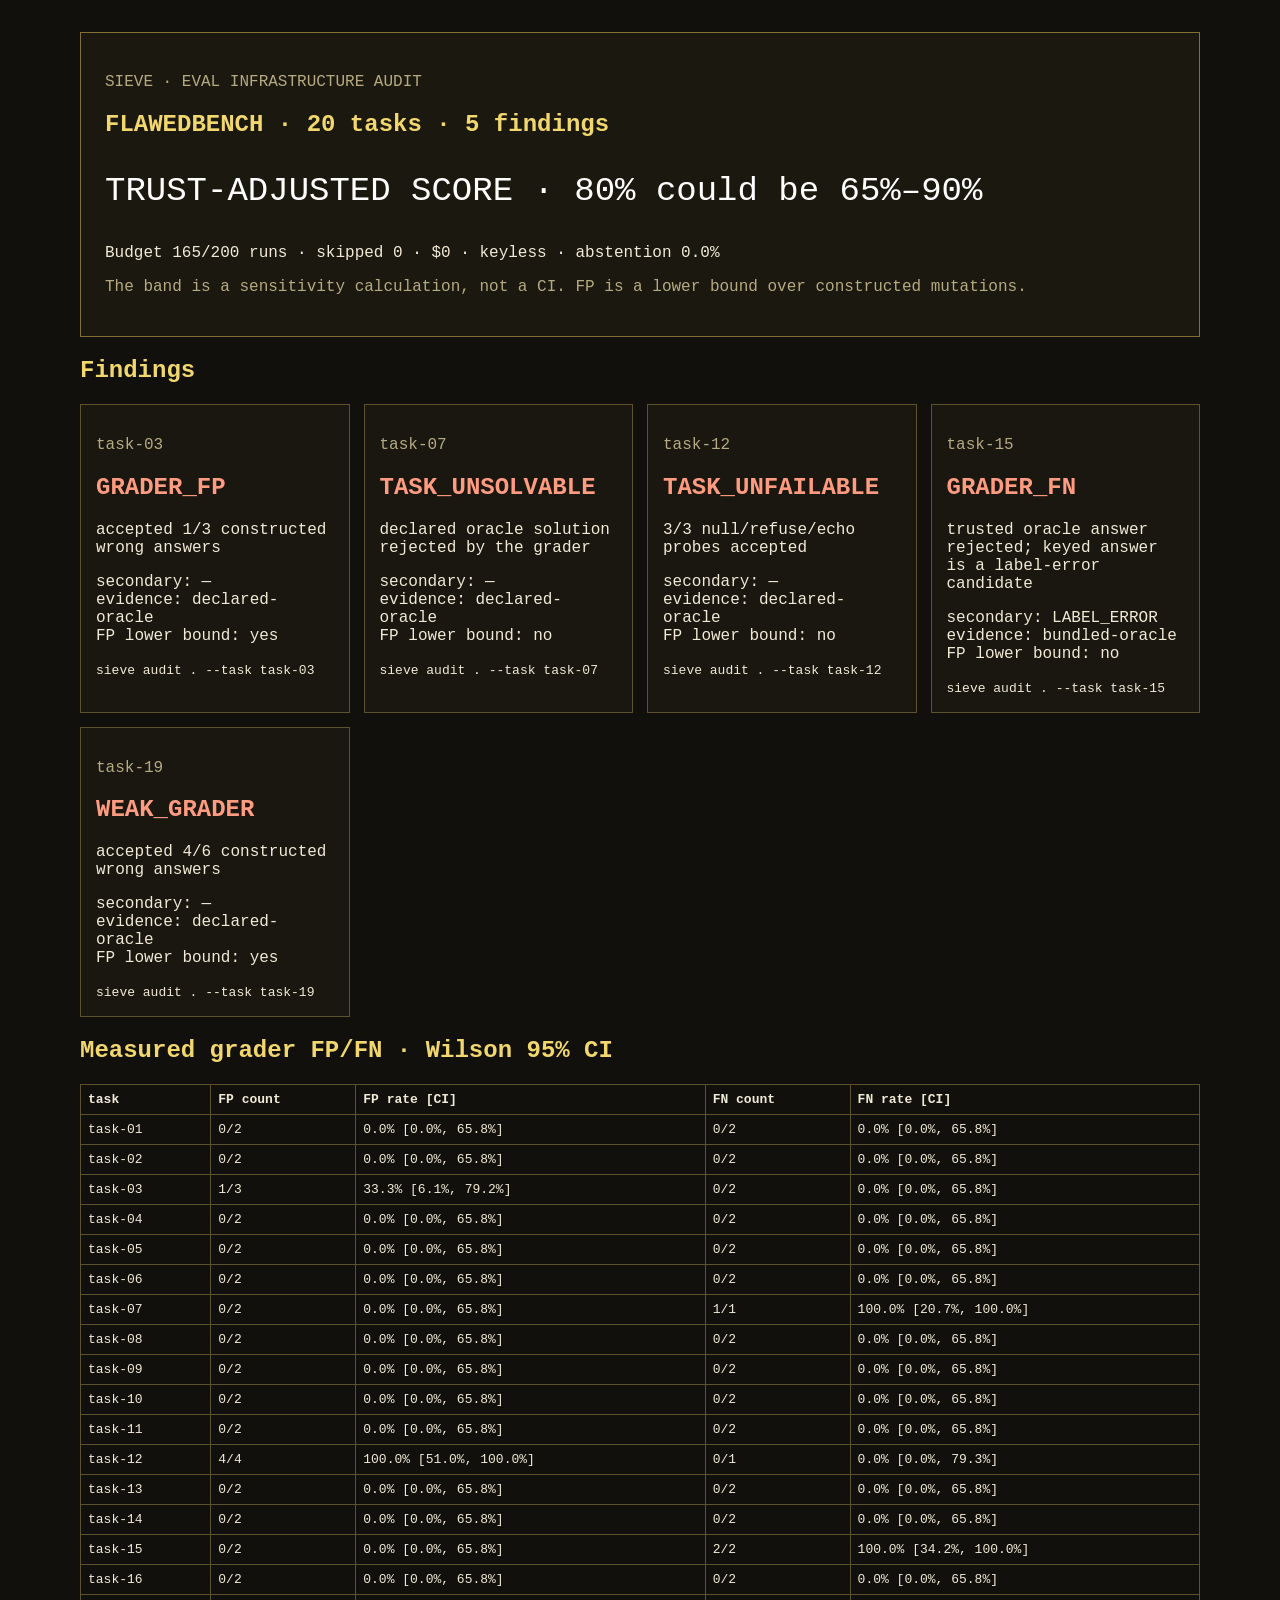
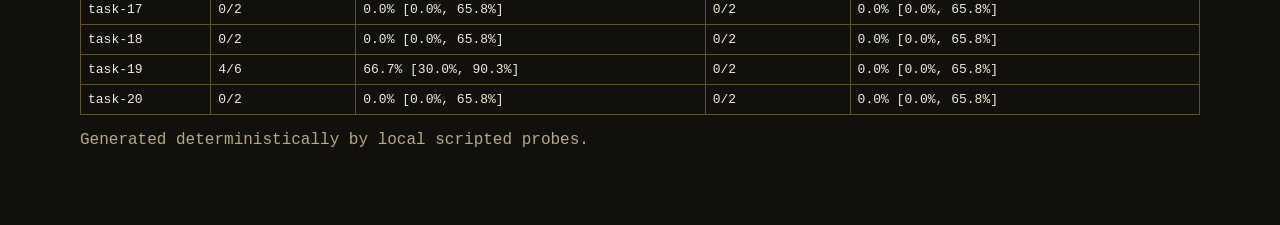
==== docs/demo/index.html @ 28ebd324 "feat: ship deterministic sieve alpha" ====
<!doctype html><html lang="en"><head><meta charset="utf-8">
<meta name="viewport" content="width=device-width"><title>SIEVE · FlawedBench</title>
<style>
body{font-family:ui-monospace,SFMono-Regular,Menlo,monospace;background:#11100c;color:#f1ead7;margin:0}
main{max-width:1120px;margin:auto;padding:32px}.hero{border:1px solid #826f32;background:#1b190f;padding:24px}
h1,h2{color:#f1d76d}.grid{display:grid;grid-template-columns:repeat(auto-fit,minmax(260px,1fr));gap:14px}
.card{border:1px solid #5d522b;background:#19170f;padding:15px}.critical,.high{color:#ff9b80}
table{border-collapse:collapse;width:100%;font-size:13px}th,td{border:1px solid #5d522b;padding:7px;text-align:left}
.band{font-size:34px;color:#fff}.muted{color:#b6aa82}.ok{color:#9de39f}
</style></head><body><main>
<section class="hero"><p class="muted">SIEVE · EVAL INFRASTRUCTURE AUDIT</p>
<h1>FLAWEDBENCH · 20 tasks · 5 findings</h1>
<p class="band">TRUST-ADJUSTED SCORE · 80% could be 65%–90%</p>
<p>Budget 165/200 runs · skipped 0 ·
$0 · keyless · abstention 0.0%</p>
<p class="muted">The band is a sensitivity calculation, not a CI. FP is a lower bound over constructed mutations.</p>
</section><h2>Findings</h2><section class="grid"><article class="card"><p class="muted">task-03</p>
        <h2 class="high">GRADER_FP</h2>
        <p>accepted 1/3 constructed wrong answers</p>
        <p>secondary: —<br>
        evidence: declared-oracle<br>
        FP lower bound: yes</p>
        <code>sieve audit . --task task-03</code></article><article class="card"><p class="muted">task-07</p>
        <h2 class="high">TASK_UNSOLVABLE</h2>
        <p>declared oracle solution rejected by the grader</p>
        <p>secondary: —<br>
        evidence: declared-oracle<br>
        FP lower bound: no</p>
        <code>sieve audit . --task task-07</code></article><article class="card"><p class="muted">task-12</p>
        <h2 class="critical">TASK_UNFAILABLE</h2>
        <p>3/3 null/refuse/echo probes accepted</p>
        <p>secondary: —<br>
        evidence: declared-oracle<br>
        FP lower bound: no</p>
        <code>sieve audit . --task task-12</code></article><article class="card"><p class="muted">task-15</p>
        <h2 class="high">GRADER_FN</h2>
        <p>trusted oracle answer rejected; keyed answer is a label-error candidate</p>
        <p>secondary: LABEL_ERROR<br>
        evidence: bundled-oracle<br>
        FP lower bound: no</p>
        <code>sieve audit . --task task-15</code></article><article class="card"><p class="muted">task-19</p>
        <h2 class="critical">WEAK_GRADER</h2>
        <p>accepted 4/6 constructed wrong answers</p>
        <p>secondary: —<br>
        evidence: declared-oracle<br>
        FP lower bound: yes</p>
        <code>sieve audit . --task task-19</code></article></section>
<h2>Measured grader FP/FN · Wilson 95% CI</h2>
<table><tr><th>task</th><th>FP count</th><th>FP rate [CI]</th><th>FN count</th><th>FN rate [CI]</th></tr><tr><td>task-01</td><td>0/2</td><td>0.0% [0.0%, 65.8%]</td><td>0/2</td><td>0.0% [0.0%, 65.8%]</td></tr><tr><td>task-02</td><td>0/2</td><td>0.0% [0.0%, 65.8%]</td><td>0/2</td><td>0.0% [0.0%, 65.8%]</td></tr><tr><td>task-03</td><td>1/3</td><td>33.3% [6.1%, 79.2%]</td><td>0/2</td><td>0.0% [0.0%, 65.8%]</td></tr><tr><td>task-04</td><td>0/2</td><td>0.0% [0.0%, 65.8%]</td><td>0/2</td><td>0.0% [0.0%, 65.8%]</td></tr><tr><td>task-05</td><td>0/2</td><td>0.0% [0.0%, 65.8%]</td><td>0/2</td><td>0.0% [0.0%, 65.8%]</td></tr><tr><td>task-06</td><td>0/2</td><td>0.0% [0.0%, 65.8%]</td><td>0/2</td><td>0.0% [0.0%, 65.8%]</td></tr><tr><td>task-07</td><td>0/2</td><td>0.0% [0.0%, 65.8%]</td><td>1/1</td><td>100.0% [20.7%, 100.0%]</td></tr><tr><td>task-08</td><td>0/2</td><td>0.0% [0.0%, 65.8%]</td><td>0/2</td><td>0.0% [0.0%, 65.8%]</td></tr><tr><td>task-09</td><td>0/2</td><td>0.0% [0.0%, 65.8%]</td><td>0/2</td><td>0.0% [0.0%, 65.8%]</td></tr><tr><td>task-10</td><td>0/2</td><td>0.0% [0.0%, 65.8%]</td><td>0/2</td><td>0.0% [0.0%, 65.8%]</td></tr><tr><td>task-11</td><td>0/2</td><td>0.0% [0.0%, 65.8%]</td><td>0/2</td><td>0.0% [0.0%, 65.8%]</td></tr><tr><td>task-12</td><td>4/4</td><td>100.0% [51.0%, 100.0%]</td><td>0/1</td><td>0.0% [0.0%, 79.3%]</td></tr><tr><td>task-13</td><td>0/2</td><td>0.0% [0.0%, 65.8%]</td><td>0/2</td><td>0.0% [0.0%, 65.8%]</td></tr><tr><td>task-14</td><td>0/2</td><td>0.0% [0.0%, 65.8%]</td><td>0/2</td><td>0.0% [0.0%, 65.8%]</td></tr><tr><td>task-15</td><td>0/2</td><td>0.0% [0.0%, 65.8%]</td><td>2/2</td><td>100.0% [34.2%, 100.0%]</td></tr><tr><td>task-16</td><td>0/2</td><td>0.0% [0.0%, 65.8%]</td><td>0/2</td><td>0.0% [0.0%, 65.8%]</td></tr><tr><td>task-17</td><td>0/2</td><td>0.0% [0.0%, 65.8%]</td><td>0/2</td><td>0.0% [0.0%, 65.8%]</td></tr><tr><td>task-18</td><td>0/2</td><td>0.0% [0.0%, 65.8%]</td><td>0/2</td><td>0.0% [0.0%, 65.8%]</td></tr><tr><td>task-19</td><td>4/6</td><td>66.7% [30.0%, 90.3%]</td><td>0/2</td><td>0.0% [0.0%, 65.8%]</td></tr><tr><td>task-20</td><td>0/2</td><td>0.0% [0.0%, 65.8%]</td><td>0/2</td><td>0.0% [0.0%, 65.8%]</td></tr></table>
<p class="muted">Generated deterministically by local scripted probes.</p>
</main></body></html>
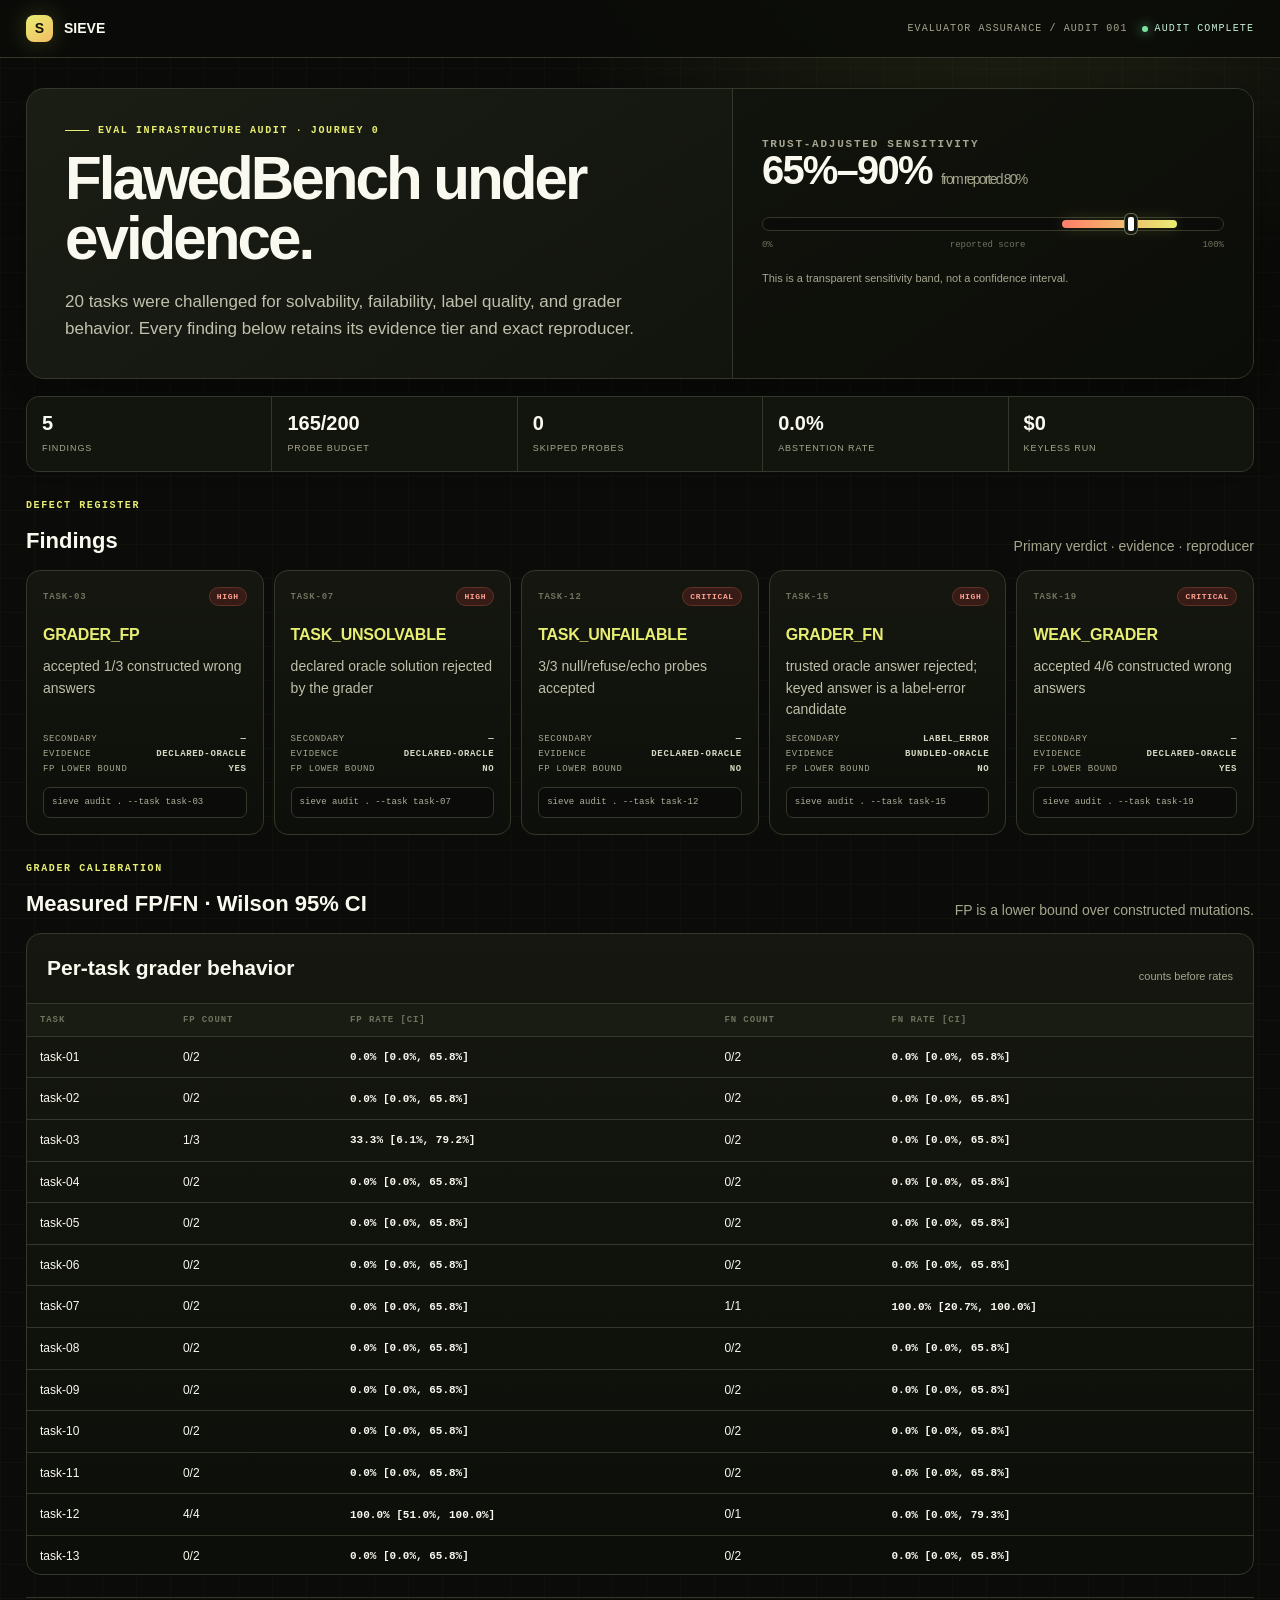
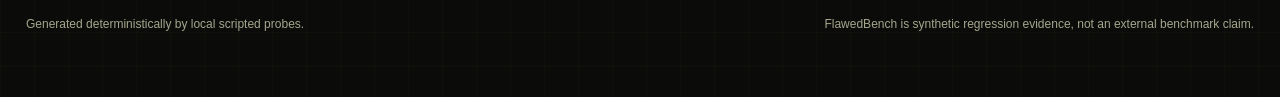
==== commit e8bc2de2: "ui: ship enterprise evidence console" ====
--- a/docs/demo/index.html
+++ b/docs/demo/index.html
@@ -1,51 +1,146 @@
 <!doctype html><html lang="en"><head><meta charset="utf-8">
 <meta name="viewport" content="width=device-width"><title>SIEVE · FlawedBench</title>
 <style>
-body{font-family:ui-monospace,SFMono-Regular,Menlo,monospace;background:#11100c;color:#f1ead7;margin:0}
-main{max-width:1120px;margin:auto;padding:32px}.hero{border:1px solid #826f32;background:#1b190f;padding:24px}
-h1,h2{color:#f1d76d}.grid{display:grid;grid-template-columns:repeat(auto-fit,minmax(260px,1fr));gap:14px}
-.card{border:1px solid #5d522b;background:#19170f;padding:15px}.critical,.high{color:#ff9b80}
-table{border-collapse:collapse;width:100%;font-size:13px}th,td{border:1px solid #5d522b;padding:7px;text-align:left}
-.band{font-size:34px;color:#fff}.muted{color:#b6aa82}.ok{color:#9de39f}
-</style></head><body><main>
-<section class="hero"><p class="muted">SIEVE · EVAL INFRASTRUCTURE AUDIT</p>
-<h1>FLAWEDBENCH · 20 tasks · 5 findings</h1>
-<p class="band">TRUST-ADJUSTED SCORE · 80% could be 65%–90%</p>
-<p>Budget 165/200 runs · skipped 0 ·
-$0 · keyless · abstention 0.0%</p>
-<p class="muted">The band is a sensitivity calculation, not a CI. FP is a lower bound over constructed mutations.</p>
-</section><h2>Findings</h2><section class="grid"><article class="card"><p class="muted">task-03</p>
-        <h2 class="high">GRADER_FP</h2>
-        <p>accepted 1/3 constructed wrong answers</p>
-        <p>secondary: —<br>
-        evidence: declared-oracle<br>
-        FP lower bound: yes</p>
-        <code>sieve audit . --task task-03</code></article><article class="card"><p class="muted">task-07</p>
-        <h2 class="high">TASK_UNSOLVABLE</h2>
-        <p>declared oracle solution rejected by the grader</p>
-        <p>secondary: —<br>
-        evidence: declared-oracle<br>
-        FP lower bound: no</p>
-        <code>sieve audit . --task task-07</code></article><article class="card"><p class="muted">task-12</p>
-        <h2 class="critical">TASK_UNFAILABLE</h2>
-        <p>3/3 null/refuse/echo probes accepted</p>
-        <p>secondary: —<br>
-        evidence: declared-oracle<br>
-        FP lower bound: no</p>
-        <code>sieve audit . --task task-12</code></article><article class="card"><p class="muted">task-15</p>
-        <h2 class="high">GRADER_FN</h2>
-        <p>trusted oracle answer rejected; keyed answer is a label-error candidate</p>
-        <p>secondary: LABEL_ERROR<br>
-        evidence: bundled-oracle<br>
-        FP lower bound: no</p>
-        <code>sieve audit . --task task-15</code></article><article class="card"><p class="muted">task-19</p>
-        <h2 class="critical">WEAK_GRADER</h2>
-        <p>accepted 4/6 constructed wrong answers</p>
-        <p>secondary: —<br>
-        evidence: declared-oracle<br>
-        FP lower bound: yes</p>
-        <code>sieve audit . --task task-19</code></article></section>
-<h2>Measured grader FP/FN · Wilson 95% CI</h2>
-<table><tr><th>task</th><th>FP count</th><th>FP rate [CI]</th><th>FN count</th><th>FN rate [CI]</th></tr><tr><td>task-01</td><td>0/2</td><td>0.0% [0.0%, 65.8%]</td><td>0/2</td><td>0.0% [0.0%, 65.8%]</td></tr><tr><td>task-02</td><td>0/2</td><td>0.0% [0.0%, 65.8%]</td><td>0/2</td><td>0.0% [0.0%, 65.8%]</td></tr><tr><td>task-03</td><td>1/3</td><td>33.3% [6.1%, 79.2%]</td><td>0/2</td><td>0.0% [0.0%, 65.8%]</td></tr><tr><td>task-04</td><td>0/2</td><td>0.0% [0.0%, 65.8%]</td><td>0/2</td><td>0.0% [0.0%, 65.8%]</td></tr><tr><td>task-05</td><td>0/2</td><td>0.0% [0.0%, 65.8%]</td><td>0/2</td><td>0.0% [0.0%, 65.8%]</td></tr><tr><td>task-06</td><td>0/2</td><td>0.0% [0.0%, 65.8%]</td><td>0/2</td><td>0.0% [0.0%, 65.8%]</td></tr><tr><td>task-07</td><td>0/2</td><td>0.0% [0.0%, 65.8%]</td><td>1/1</td><td>100.0% [20.7%, 100.0%]</td></tr><tr><td>task-08</td><td>0/2</td><td>0.0% [0.0%, 65.8%]</td><td>0/2</td><td>0.0% [0.0%, 65.8%]</td></tr><tr><td>task-09</td><td>0/2</td><td>0.0% [0.0%, 65.8%]</td><td>0/2</td><td>0.0% [0.0%, 65.8%]</td></tr><tr><td>task-10</td><td>0/2</td><td>0.0% [0.0%, 65.8%]</td><td>0/2</td><td>0.0% [0.0%, 65.8%]</td></tr><tr><td>task-11</td><td>0/2</td><td>0.0% [0.0%, 65.8%]</td><td>0/2</td><td>0.0% [0.0%, 65.8%]</td></tr><tr><td>task-12</td><td>4/4</td><td>100.0% [51.0%, 100.0%]</td><td>0/1</td><td>0.0% [0.0%, 79.3%]</td></tr><tr><td>task-13</td><td>0/2</td><td>0.0% [0.0%, 65.8%]</td><td>0/2</td><td>0.0% [0.0%, 65.8%]</td></tr><tr><td>task-14</td><td>0/2</td><td>0.0% [0.0%, 65.8%]</td><td>0/2</td><td>0.0% [0.0%, 65.8%]</td></tr><tr><td>task-15</td><td>0/2</td><td>0.0% [0.0%, 65.8%]</td><td>2/2</td><td>100.0% [34.2%, 100.0%]</td></tr><tr><td>task-16</td><td>0/2</td><td>0.0% [0.0%, 65.8%]</td><td>0/2</td><td>0.0% [0.0%, 65.8%]</td></tr><tr><td>task-17</td><td>0/2</td><td>0.0% [0.0%, 65.8%]</td><td>0/2</td><td>0.0% [0.0%, 65.8%]</td></tr><tr><td>task-18</td><td>0/2</td><td>0.0% [0.0%, 65.8%]</td><td>0/2</td><td>0.0% [0.0%, 65.8%]</td></tr><tr><td>task-19</td><td>4/6</td><td>66.7% [30.0%, 90.3%]</td><td>0/2</td><td>0.0% [0.0%, 65.8%]</td></tr><tr><td>task-20</td><td>0/2</td><td>0.0% [0.0%, 65.8%]</td><td>0/2</td><td>0.0% [0.0%, 65.8%]</td></tr></table>
-<p class="muted">Generated deterministically by local scripted probes.</p>
+:root{
+  --bg:#0b0c09;--panel:#141610;--panel-2:#1a1d14;--line:#34382a;
+  --text:#faf9ef;--muted:#a6a68e;--faint:#6f725e;--yellow:#e8ee72;
+  --amber:#f2bd63;--coral:#ff7e69;--green:#7ae3a2;--cyan:#6dd5d4;
+  --shadow:0 26px 74px rgba(0,0,0,.42)
+}
+*{box-sizing:border-box}html{scroll-behavior:smooth}body{margin:0;color:var(--text);
+background:radial-gradient(circle at 78% -8%,rgba(232,238,114,.12),transparent 30rem),
+linear-gradient(rgba(232,238,114,.02) 1px,transparent 1px),
+linear-gradient(90deg,rgba(232,238,114,.02) 1px,transparent 1px),var(--bg);
+background-size:auto,34px 34px,34px 34px;font:14px/1.55 Inter,ui-sans-serif,
+-apple-system,BlinkMacSystemFont,"Segoe UI",sans-serif}.topbar{height:58px;padding:0 26px;
+display:flex;align-items:center;justify-content:space-between;border-bottom:1px solid var(--line);
+position:sticky;top:0;z-index:10;background:rgba(11,12,9,.88);backdrop-filter:blur(16px)}
+.brand{display:flex;align-items:center;gap:11px;font-weight:780}.brand-mark{width:27px;height:27px;
+border-radius:8px;display:grid;place-items:center;background:linear-gradient(145deg,var(--yellow),
+var(--amber));color:#141409;box-shadow:0 0 23px rgba(232,238,114,.22)}.topmeta{display:flex;
+gap:14px;align-items:center;color:var(--muted);font:10px ui-monospace,monospace;
+letter-spacing:.11em;text-transform:uppercase}.complete{display:flex;align-items:center;gap:7px;
+color:#c7f0d5}.complete:before{content:"";width:6px;height:6px;border-radius:50%;
+background:var(--green);box-shadow:0 0 12px var(--green)}main{max-width:1360px;margin:auto;
+padding:30px 26px 64px}.hero{display:grid;grid-template-columns:minmax(0,1.15fr)
+minmax(380px,.85fr);border:1px solid var(--line);border-radius:18px;overflow:hidden;
+background:linear-gradient(145deg,rgba(27,30,21,.98),rgba(13,15,10,.98));box-shadow:var(--shadow)}
+.hero-copy{padding:36px 38px}.eyebrow,.section-label{margin:0 0 13px;color:var(--yellow);
+font:750 10px ui-monospace,monospace;text-transform:uppercase;letter-spacing:.16em}
+.eyebrow:before{content:"";display:inline-block;width:24px;height:1px;background:currentColor;
+vertical-align:middle;margin-right:9px}h1{font-size:clamp(36px,4.7vw,62px);line-height:1;
+letter-spacing:-.05em;margin:0}.lede{font-size:17px;color:#c0c0ad;max-width:740px;margin:20px 0 0}
+.band-panel{border-left:1px solid var(--line);padding:29px;background:rgba(8,9,6,.28)}
+.band-value{font-size:40px;line-height:1;letter-spacing:-.045em;font-weight:780}
+.band-value span{color:var(--muted);font-size:14px;font-weight:500}.band-track{height:14px;
+position:relative;border:1px solid var(--line);border-radius:999px;background:#0b0c09;margin:27px 0 9px}
+.band-range{position:absolute;top:2px;bottom:2px;border-radius:999px;
+background:linear-gradient(90deg,var(--coral),var(--yellow));box-shadow:0 0 16px rgba(232,238,114,.2)}
+.band-marker{position:absolute;top:50%;width:12px;height:20px;border:3px solid #15170f;
+border-radius:5px;background:#fff;transform:translate(-50%,-50%);box-shadow:0 0 0 1px #696d55}
+.scale{display:flex;justify-content:space-between;color:var(--faint);font:9px ui-monospace,monospace}
+.band-panel p{color:var(--muted);font-size:11px;margin:20px 0 0}.audit-strip{display:grid;
+grid-template-columns:repeat(5,minmax(0,1fr));gap:1px;background:var(--line);border:1px solid var(--line);
+border-radius:13px;overflow:hidden;margin:17px 0}.audit-metric{background:#12140e;padding:15px}
+.audit-metric strong{display:block;font-size:20px;line-height:1.15}.audit-metric span{display:block;
+color:var(--muted);font-size:9px;text-transform:uppercase;letter-spacing:.1em;margin-top:7px}
+.section-head{display:flex;align-items:end;justify-content:space-between;gap:20px;margin:28px 0 12px}
+.section-head h2{margin:0;font-size:22px}.section-head>p{margin:0;color:var(--muted)}
+.grid{display:grid;grid-template-columns:repeat(5,minmax(190px,1fr));gap:10px}.card{border:1px
+solid var(--line);border-radius:14px;background:linear-gradient(180deg,rgba(21,23,16,.98),
+rgba(13,15,10,.98));padding:16px;min-height:245px;display:flex;flex-direction:column}
+.finding-top{display:flex;align-items:center;justify-content:space-between;gap:8px}.task-id{color:var(--faint);
+font:700 9px ui-monospace,monospace;text-transform:uppercase;letter-spacing:.09em}.severity{padding:4px 7px;
+border-radius:999px;font:750 8px ui-monospace,monospace;text-transform:uppercase;letter-spacing:.08em;
+border:1px solid #613126;background:#371b17;color:#ffa192}.card h3{font-size:16px;line-height:1.25;
+letter-spacing:-.015em;margin:19px 0 11px;color:var(--yellow)}.card p{color:#bfc0aa;margin:0 0 13px}
+.evidence{display:grid;gap:5px;margin-top:auto;color:var(--muted);font:9px ui-monospace,monospace;
+text-transform:uppercase;letter-spacing:.07em}.evidence span{display:flex;justify-content:space-between;
+gap:10px}.evidence strong{color:#d6d8c3}.card code{display:block;margin-top:13px;padding:8px;
+border:1px solid var(--line);border-radius:7px;background:#0b0c09;color:#adb09a;font:9px/1.45
+ui-monospace,monospace;overflow-wrap:anywhere}.panel{border:1px solid var(--line);border-radius:15px;
+background:linear-gradient(180deg,rgba(21,23,16,.98),rgba(12,14,9,.98));overflow:hidden}
+.panel-head{padding:18px 20px;border-bottom:1px solid var(--line);display:flex;align-items:end;
+justify-content:space-between;gap:16px}.panel-head h2{margin:0;font-size:21px}.panel-head span{color:var(--muted);
+font-size:11px}.scroll{overflow:auto;max-height:570px}table{border-collapse:collapse;width:100%;
+font-size:12px}th,td{border-bottom:1px solid var(--line);padding:11px 13px;text-align:left}
+th{position:sticky;top:0;background:#191c13;color:var(--faint);font:700 9px
+ui-monospace,monospace;text-transform:uppercase;letter-spacing:.1em}tbody tr:hover{background:
+rgba(232,238,114,.03)}.rate{font:700 11px ui-monospace,monospace}.footer{display:flex;
+justify-content:space-between;gap:20px;border-top:1px solid var(--line);margin-top:22px;
+padding-top:17px;color:var(--muted);font-size:12px}@media(max-width:1150px){.grid{
+grid-template-columns:repeat(3,1fr)}}@media(max-width:900px){.hero{grid-template-columns:1fr}
+.band-panel{border-left:0;border-top:1px solid var(--line)}.audit-strip{grid-template-columns:
+repeat(3,1fr)}}@media(max-width:650px){.topbar{padding:0 14px}.topmeta>span:first-child{display:none}
+main{padding:18px 14px 42px}.hero-copy,.band-panel{padding:24px 20px}.audit-strip{
+grid-template-columns:1fr 1fr}.grid{grid-template-columns:1fr}.section-head,.footer{
+align-items:start;flex-direction:column}}
+</style></head><body><header class="topbar"><div class="brand">
+<span class="brand-mark">S</span>SIEVE</div><div class="topmeta">
+<span>evaluator assurance / audit 001</span><span class="complete">audit complete</span>
+</div></header><main><section class="hero"><div class="hero-copy">
+<p class="eyebrow">Eval infrastructure audit · Journey 0</p>
+<h1>FlawedBench under evidence.</h1>
+<p class="lede">20 tasks were challenged for solvability,
+failability, label quality, and grader behavior. Every finding below retains
+its evidence tier and exact reproducer.</p></div><aside class="band-panel">
+<p class="section-label">Trust-adjusted sensitivity</p><div class="band-value">
+65%–90% <span>from reported 80%</span></div>
+<div class="band-track" aria-label="Reported score and trust-adjusted band">
+<span class="band-range" style="left:65.0%;width:25.0%"></span>
+<span class="band-marker" style="left:80.0%"></span></div>
+<div class="scale"><span>0%</span><span>reported score</span><span>100%</span></div>
+<p>This is a transparent sensitivity band, not a confidence interval.</p>
+</aside></section><section class="audit-strip" aria-label="Audit summary">
+<div class="audit-metric"><strong>5</strong><span>findings</span></div>
+<div class="audit-metric"><strong>165/200</strong><span>probe budget</span></div>
+<div class="audit-metric"><strong>0</strong><span>skipped probes</span></div>
+<div class="audit-metric"><strong>0.0%</strong><span>abstention rate</span></div>
+<div class="audit-metric"><strong>$0</strong><span>keyless run</span></div>
+</section><div class="section-head"><div><p class="section-label">Defect register</p>
+<h2>Findings</h2></div><p>Primary verdict · evidence · reproducer</p></div>
+<section class="grid"><article class="card"><div class="finding-top">
+        <span class="task-id">task-03</span>
+        <span class="severity">high</span></div>
+        <h3>GRADER_FP</h3><p>accepted 1/3 constructed wrong answers</p>
+        <div class="evidence"><span>secondary <strong>—</strong></span>
+        <span>evidence <strong>declared-oracle</strong></span>
+        <span>FP lower bound <strong>yes</strong></span></div>
+        <code>sieve audit . --task task-03</code></article><article class="card"><div class="finding-top">
+        <span class="task-id">task-07</span>
+        <span class="severity">high</span></div>
+        <h3>TASK_UNSOLVABLE</h3><p>declared oracle solution rejected by the grader</p>
+        <div class="evidence"><span>secondary <strong>—</strong></span>
+        <span>evidence <strong>declared-oracle</strong></span>
+        <span>FP lower bound <strong>no</strong></span></div>
+        <code>sieve audit . --task task-07</code></article><article class="card"><div class="finding-top">
+        <span class="task-id">task-12</span>
+        <span class="severity">critical</span></div>
+        <h3>TASK_UNFAILABLE</h3><p>3/3 null/refuse/echo probes accepted</p>
+        <div class="evidence"><span>secondary <strong>—</strong></span>
+        <span>evidence <strong>declared-oracle</strong></span>
+        <span>FP lower bound <strong>no</strong></span></div>
+        <code>sieve audit . --task task-12</code></article><article class="card"><div class="finding-top">
+        <span class="task-id">task-15</span>
+        <span class="severity">high</span></div>
+        <h3>GRADER_FN</h3><p>trusted oracle answer rejected; keyed answer is a label-error candidate</p>
+        <div class="evidence"><span>secondary <strong>LABEL_ERROR</strong></span>
+        <span>evidence <strong>bundled-oracle</strong></span>
+        <span>FP lower bound <strong>no</strong></span></div>
+        <code>sieve audit . --task task-15</code></article><article class="card"><div class="finding-top">
+        <span class="task-id">task-19</span>
+        <span class="severity">critical</span></div>
+        <h3>WEAK_GRADER</h3><p>accepted 4/6 constructed wrong answers</p>
+        <div class="evidence"><span>secondary <strong>—</strong></span>
+        <span>evidence <strong>declared-oracle</strong></span>
+        <span>FP lower bound <strong>yes</strong></span></div>
+        <code>sieve audit . --task task-19</code></article></section><div class="section-head"><div>
+<p class="section-label">Grader calibration</p><h2>Measured FP/FN · Wilson 95% CI</h2>
+</div><p>FP is a lower bound over constructed mutations.</p></div>
+<section class="panel"><div class="panel-head"><h2>Per-task grader behavior</h2>
+<span>counts before rates</span></div><div class="scroll"><table><thead><tr>
+<th>task</th><th>FP count</th><th>FP rate [CI]</th><th>FN count</th><th>FN rate [CI]</th>
+</tr></thead><tbody><tr><td>task-01</td><td>0/2</td><td class='rate'>0.0% [0.0%, 65.8%]</td><td>0/2</td><td class='rate'>0.0% [0.0%, 65.8%]</td></tr><tr><td>task-02</td><td>0/2</td><td class='rate'>0.0% [0.0%, 65.8%]</td><td>0/2</td><td class='rate'>0.0% [0.0%, 65.8%]</td></tr><tr><td>task-03</td><td>1/3</td><td class='rate'>33.3% [6.1%, 79.2%]</td><td>0/2</td><td class='rate'>0.0% [0.0%, 65.8%]</td></tr><tr><td>task-04</td><td>0/2</td><td class='rate'>0.0% [0.0%, 65.8%]</td><td>0/2</td><td class='rate'>0.0% [0.0%, 65.8%]</td></tr><tr><td>task-05</td><td>0/2</td><td class='rate'>0.0% [0.0%, 65.8%]</td><td>0/2</td><td class='rate'>0.0% [0.0%, 65.8%]</td></tr><tr><td>task-06</td><td>0/2</td><td class='rate'>0.0% [0.0%, 65.8%]</td><td>0/2</td><td class='rate'>0.0% [0.0%, 65.8%]</td></tr><tr><td>task-07</td><td>0/2</td><td class='rate'>0.0% [0.0%, 65.8%]</td><td>1/1</td><td class='rate'>100.0% [20.7%, 100.0%]</td></tr><tr><td>task-08</td><td>0/2</td><td class='rate'>0.0% [0.0%, 65.8%]</td><td>0/2</td><td class='rate'>0.0% [0.0%, 65.8%]</td></tr><tr><td>task-09</td><td>0/2</td><td class='rate'>0.0% [0.0%, 65.8%]</td><td>0/2</td><td class='rate'>0.0% [0.0%, 65.8%]</td></tr><tr><td>task-10</td><td>0/2</td><td class='rate'>0.0% [0.0%, 65.8%]</td><td>0/2</td><td class='rate'>0.0% [0.0%, 65.8%]</td></tr><tr><td>task-11</td><td>0/2</td><td class='rate'>0.0% [0.0%, 65.8%]</td><td>0/2</td><td class='rate'>0.0% [0.0%, 65.8%]</td></tr><tr><td>task-12</td><td>4/4</td><td class='rate'>100.0% [51.0%, 100.0%]</td><td>0/1</td><td class='rate'>0.0% [0.0%, 79.3%]</td></tr><tr><td>task-13</td><td>0/2</td><td class='rate'>0.0% [0.0%, 65.8%]</td><td>0/2</td><td class='rate'>0.0% [0.0%, 65.8%]</td></tr><tr><td>task-14</td><td>0/2</td><td class='rate'>0.0% [0.0%, 65.8%]</td><td>0/2</td><td class='rate'>0.0% [0.0%, 65.8%]</td></tr><tr><td>task-15</td><td>0/2</td><td class='rate'>0.0% [0.0%, 65.8%]</td><td>2/2</td><td class='rate'>100.0% [34.2%, 100.0%]</td></tr><tr><td>task-16</td><td>0/2</td><td class='rate'>0.0% [0.0%, 65.8%]</td><td>0/2</td><td class='rate'>0.0% [0.0%, 65.8%]</td></tr><tr><td>task-17</td><td>0/2</td><td class='rate'>0.0% [0.0%, 65.8%]</td><td>0/2</td><td class='rate'>0.0% [0.0%, 65.8%]</td></tr><tr><td>task-18</td><td>0/2</td><td class='rate'>0.0% [0.0%, 65.8%]</td><td>0/2</td><td class='rate'>0.0% [0.0%, 65.8%]</td></tr><tr><td>task-19</td><td>4/6</td><td class='rate'>66.7% [30.0%, 90.3%]</td><td>0/2</td><td class='rate'>0.0% [0.0%, 65.8%]</td></tr><tr><td>task-20</td><td>0/2</td><td class='rate'>0.0% [0.0%, 65.8%]</td><td>0/2</td><td class='rate'>0.0% [0.0%, 65.8%]</td></tr></tbody></table></div></section>
+<footer class="footer"><span>Generated deterministically by local scripted probes.</span>
+<span>FlawedBench is synthetic regression evidence, not an external benchmark claim.</span></footer>
 </main></body></html>
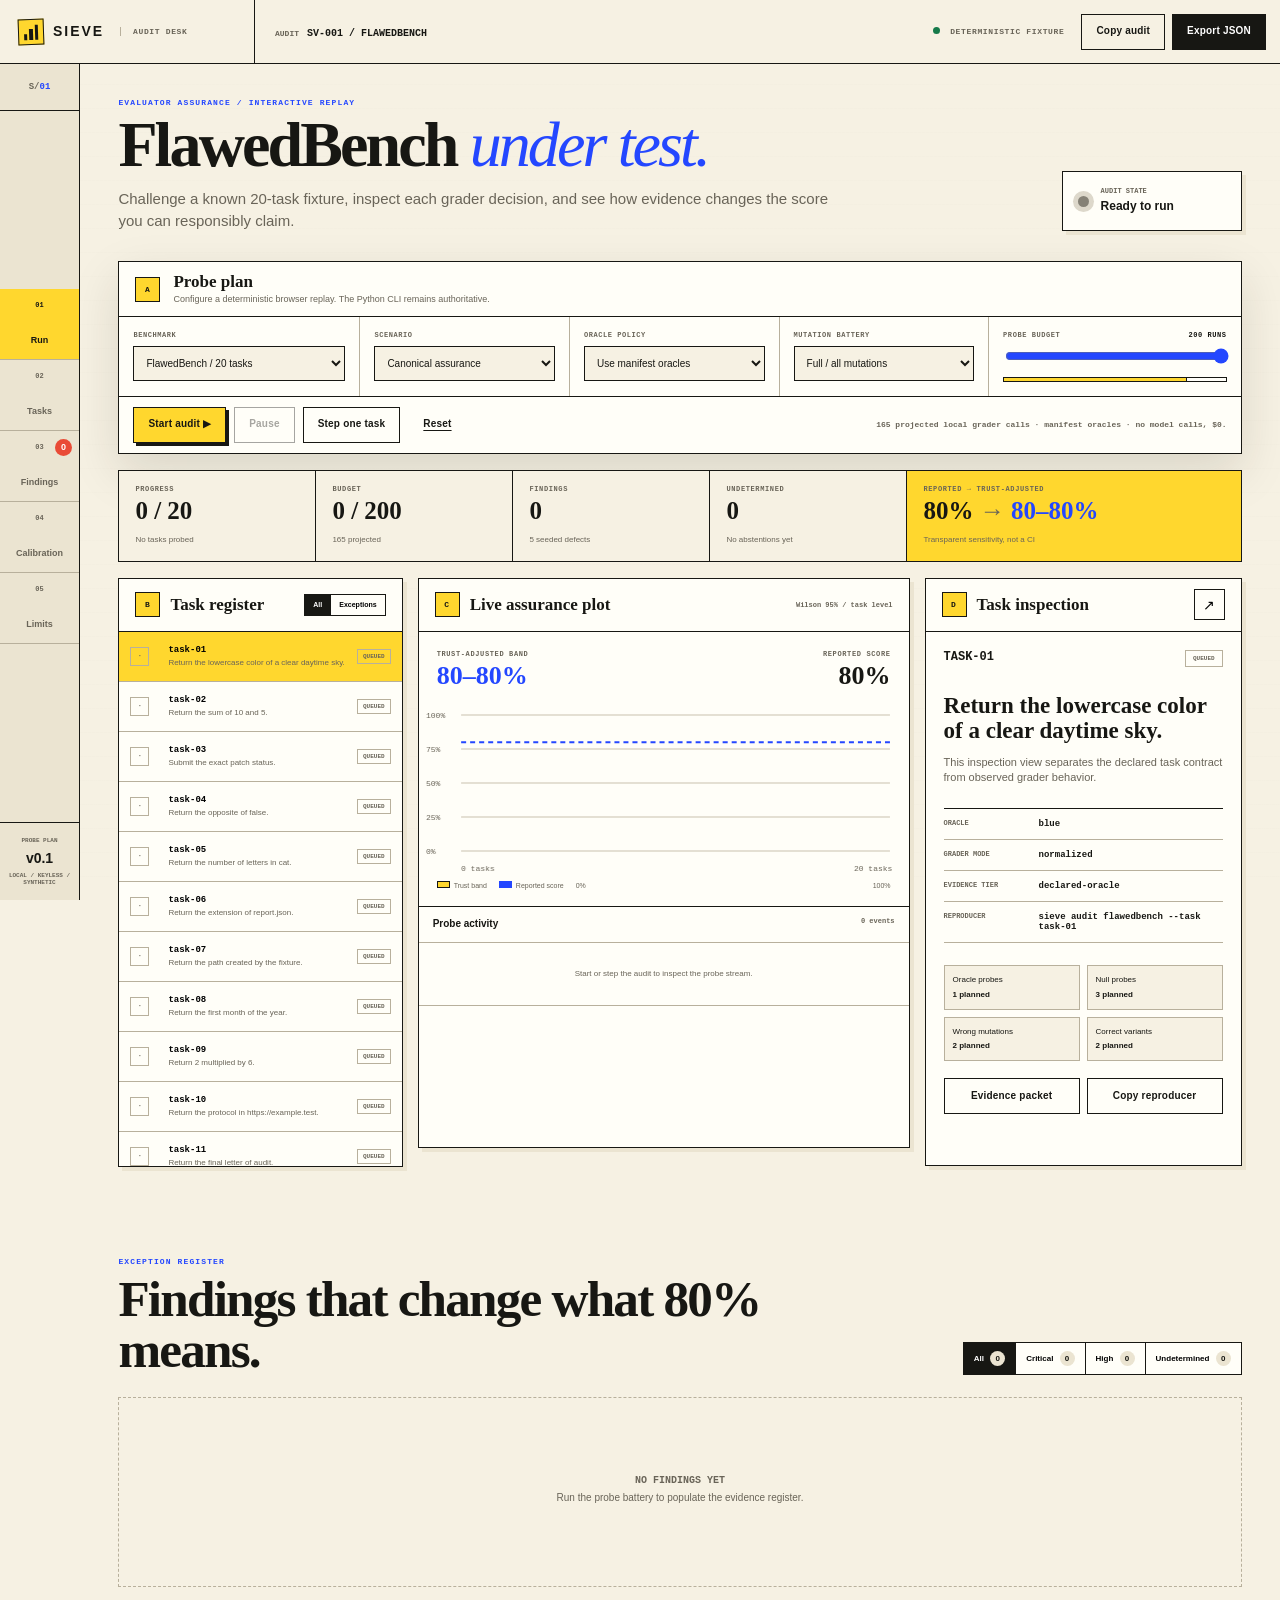
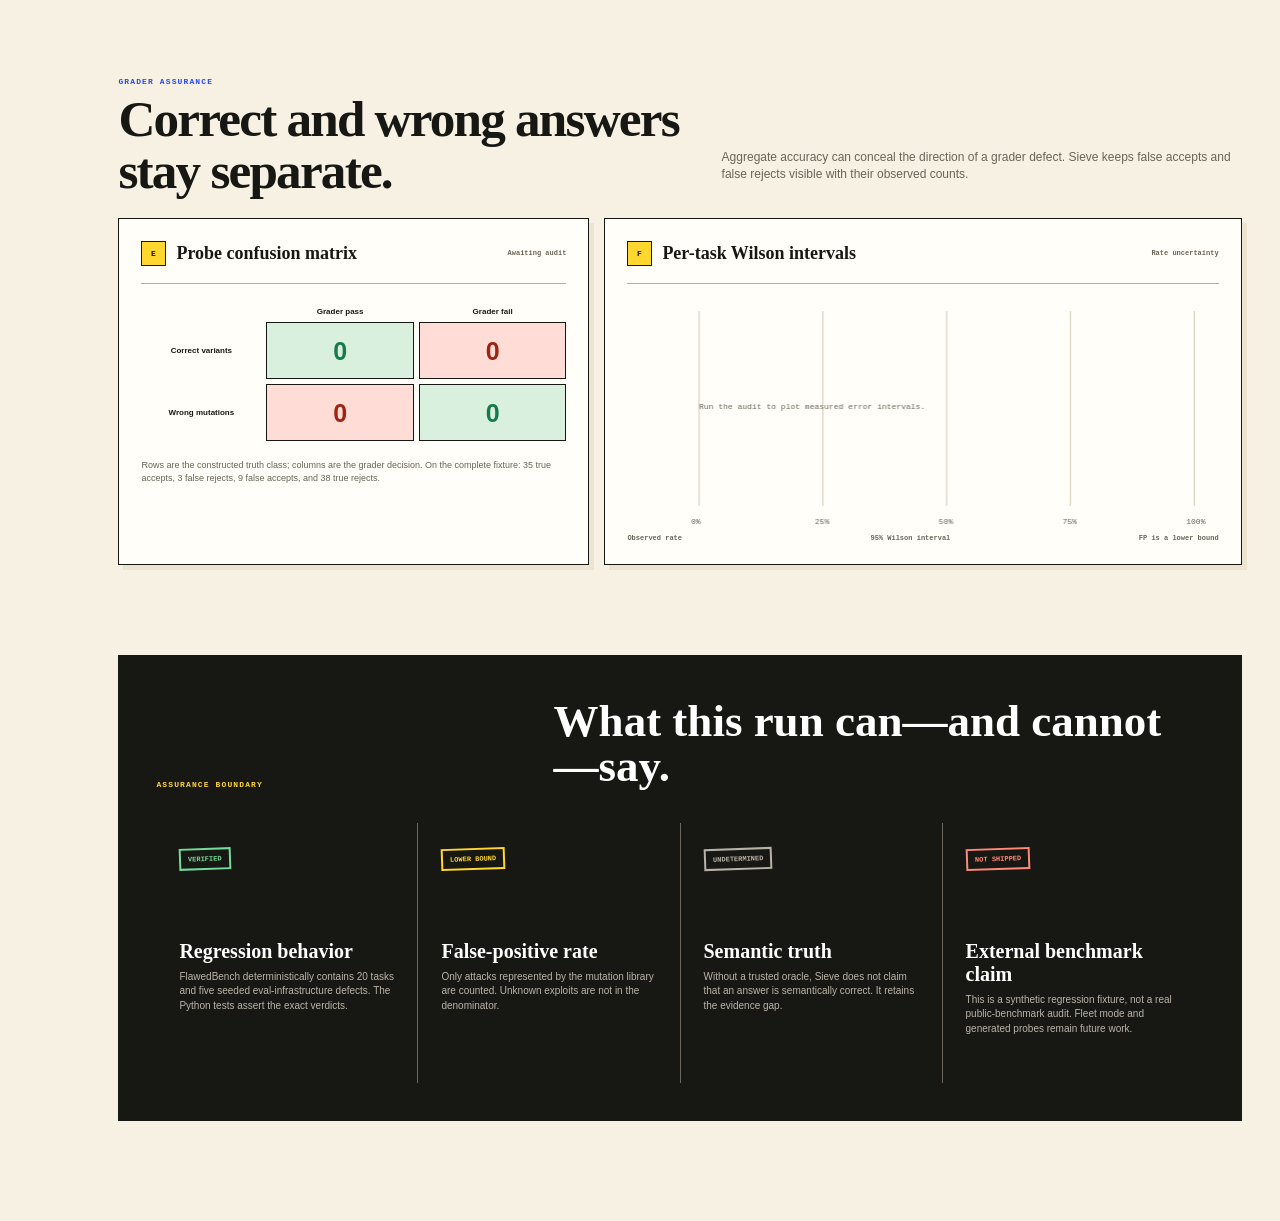
==== commit 91d5c995: "site: launch full interactive product experience" ====
--- a/docs/demo/index.html
+++ b/docs/demo/index.html
@@ -1,146 +1,225 @@
-<!doctype html><html lang="en"><head><meta charset="utf-8">
-<meta name="viewport" content="width=device-width"><title>SIEVE · FlawedBench</title>
-<style>
-:root{
-  --bg:#0b0c09;--panel:#141610;--panel-2:#1a1d14;--line:#34382a;
-  --text:#faf9ef;--muted:#a6a68e;--faint:#6f725e;--yellow:#e8ee72;
-  --amber:#f2bd63;--coral:#ff7e69;--green:#7ae3a2;--cyan:#6dd5d4;
-  --shadow:0 26px 74px rgba(0,0,0,.42)
-}
-*{box-sizing:border-box}html{scroll-behavior:smooth}body{margin:0;color:var(--text);
-background:radial-gradient(circle at 78% -8%,rgba(232,238,114,.12),transparent 30rem),
-linear-gradient(rgba(232,238,114,.02) 1px,transparent 1px),
-linear-gradient(90deg,rgba(232,238,114,.02) 1px,transparent 1px),var(--bg);
-background-size:auto,34px 34px,34px 34px;font:14px/1.55 Inter,ui-sans-serif,
--apple-system,BlinkMacSystemFont,"Segoe UI",sans-serif}.topbar{height:58px;padding:0 26px;
-display:flex;align-items:center;justify-content:space-between;border-bottom:1px solid var(--line);
-position:sticky;top:0;z-index:10;background:rgba(11,12,9,.88);backdrop-filter:blur(16px)}
-.brand{display:flex;align-items:center;gap:11px;font-weight:780}.brand-mark{width:27px;height:27px;
-border-radius:8px;display:grid;place-items:center;background:linear-gradient(145deg,var(--yellow),
-var(--amber));color:#141409;box-shadow:0 0 23px rgba(232,238,114,.22)}.topmeta{display:flex;
-gap:14px;align-items:center;color:var(--muted);font:10px ui-monospace,monospace;
-letter-spacing:.11em;text-transform:uppercase}.complete{display:flex;align-items:center;gap:7px;
-color:#c7f0d5}.complete:before{content:"";width:6px;height:6px;border-radius:50%;
-background:var(--green);box-shadow:0 0 12px var(--green)}main{max-width:1360px;margin:auto;
-padding:30px 26px 64px}.hero{display:grid;grid-template-columns:minmax(0,1.15fr)
-minmax(380px,.85fr);border:1px solid var(--line);border-radius:18px;overflow:hidden;
-background:linear-gradient(145deg,rgba(27,30,21,.98),rgba(13,15,10,.98));box-shadow:var(--shadow)}
-.hero-copy{padding:36px 38px}.eyebrow,.section-label{margin:0 0 13px;color:var(--yellow);
-font:750 10px ui-monospace,monospace;text-transform:uppercase;letter-spacing:.16em}
-.eyebrow:before{content:"";display:inline-block;width:24px;height:1px;background:currentColor;
-vertical-align:middle;margin-right:9px}h1{font-size:clamp(36px,4.7vw,62px);line-height:1;
-letter-spacing:-.05em;margin:0}.lede{font-size:17px;color:#c0c0ad;max-width:740px;margin:20px 0 0}
-.band-panel{border-left:1px solid var(--line);padding:29px;background:rgba(8,9,6,.28)}
-.band-value{font-size:40px;line-height:1;letter-spacing:-.045em;font-weight:780}
-.band-value span{color:var(--muted);font-size:14px;font-weight:500}.band-track{height:14px;
-position:relative;border:1px solid var(--line);border-radius:999px;background:#0b0c09;margin:27px 0 9px}
-.band-range{position:absolute;top:2px;bottom:2px;border-radius:999px;
-background:linear-gradient(90deg,var(--coral),var(--yellow));box-shadow:0 0 16px rgba(232,238,114,.2)}
-.band-marker{position:absolute;top:50%;width:12px;height:20px;border:3px solid #15170f;
-border-radius:5px;background:#fff;transform:translate(-50%,-50%);box-shadow:0 0 0 1px #696d55}
-.scale{display:flex;justify-content:space-between;color:var(--faint);font:9px ui-monospace,monospace}
-.band-panel p{color:var(--muted);font-size:11px;margin:20px 0 0}.audit-strip{display:grid;
-grid-template-columns:repeat(5,minmax(0,1fr));gap:1px;background:var(--line);border:1px solid var(--line);
-border-radius:13px;overflow:hidden;margin:17px 0}.audit-metric{background:#12140e;padding:15px}
-.audit-metric strong{display:block;font-size:20px;line-height:1.15}.audit-metric span{display:block;
-color:var(--muted);font-size:9px;text-transform:uppercase;letter-spacing:.1em;margin-top:7px}
-.section-head{display:flex;align-items:end;justify-content:space-between;gap:20px;margin:28px 0 12px}
-.section-head h2{margin:0;font-size:22px}.section-head>p{margin:0;color:var(--muted)}
-.grid{display:grid;grid-template-columns:repeat(5,minmax(190px,1fr));gap:10px}.card{border:1px
-solid var(--line);border-radius:14px;background:linear-gradient(180deg,rgba(21,23,16,.98),
-rgba(13,15,10,.98));padding:16px;min-height:245px;display:flex;flex-direction:column}
-.finding-top{display:flex;align-items:center;justify-content:space-between;gap:8px}.task-id{color:var(--faint);
-font:700 9px ui-monospace,monospace;text-transform:uppercase;letter-spacing:.09em}.severity{padding:4px 7px;
-border-radius:999px;font:750 8px ui-monospace,monospace;text-transform:uppercase;letter-spacing:.08em;
-border:1px solid #613126;background:#371b17;color:#ffa192}.card h3{font-size:16px;line-height:1.25;
-letter-spacing:-.015em;margin:19px 0 11px;color:var(--yellow)}.card p{color:#bfc0aa;margin:0 0 13px}
-.evidence{display:grid;gap:5px;margin-top:auto;color:var(--muted);font:9px ui-monospace,monospace;
-text-transform:uppercase;letter-spacing:.07em}.evidence span{display:flex;justify-content:space-between;
-gap:10px}.evidence strong{color:#d6d8c3}.card code{display:block;margin-top:13px;padding:8px;
-border:1px solid var(--line);border-radius:7px;background:#0b0c09;color:#adb09a;font:9px/1.45
-ui-monospace,monospace;overflow-wrap:anywhere}.panel{border:1px solid var(--line);border-radius:15px;
-background:linear-gradient(180deg,rgba(21,23,16,.98),rgba(12,14,9,.98));overflow:hidden}
-.panel-head{padding:18px 20px;border-bottom:1px solid var(--line);display:flex;align-items:end;
-justify-content:space-between;gap:16px}.panel-head h2{margin:0;font-size:21px}.panel-head span{color:var(--muted);
-font-size:11px}.scroll{overflow:auto;max-height:570px}table{border-collapse:collapse;width:100%;
-font-size:12px}th,td{border-bottom:1px solid var(--line);padding:11px 13px;text-align:left}
-th{position:sticky;top:0;background:#191c13;color:var(--faint);font:700 9px
-ui-monospace,monospace;text-transform:uppercase;letter-spacing:.1em}tbody tr:hover{background:
-rgba(232,238,114,.03)}.rate{font:700 11px ui-monospace,monospace}.footer{display:flex;
-justify-content:space-between;gap:20px;border-top:1px solid var(--line);margin-top:22px;
-padding-top:17px;color:var(--muted);font-size:12px}@media(max-width:1150px){.grid{
-grid-template-columns:repeat(3,1fr)}}@media(max-width:900px){.hero{grid-template-columns:1fr}
-.band-panel{border-left:0;border-top:1px solid var(--line)}.audit-strip{grid-template-columns:
-repeat(3,1fr)}}@media(max-width:650px){.topbar{padding:0 14px}.topmeta>span:first-child{display:none}
-main{padding:18px 14px 42px}.hero-copy,.band-panel{padding:24px 20px}.audit-strip{
-grid-template-columns:1fr 1fr}.grid{grid-template-columns:1fr}.section-head,.footer{
-align-items:start;flex-direction:column}}
-</style></head><body><header class="topbar"><div class="brand">
-<span class="brand-mark">S</span>SIEVE</div><div class="topmeta">
-<span>evaluator assurance / audit 001</span><span class="complete">audit complete</span>
-</div></header><main><section class="hero"><div class="hero-copy">
-<p class="eyebrow">Eval infrastructure audit · Journey 0</p>
-<h1>FlawedBench under evidence.</h1>
-<p class="lede">20 tasks were challenged for solvability,
-failability, label quality, and grader behavior. Every finding below retains
-its evidence tier and exact reproducer.</p></div><aside class="band-panel">
-<p class="section-label">Trust-adjusted sensitivity</p><div class="band-value">
-65%–90% <span>from reported 80%</span></div>
-<div class="band-track" aria-label="Reported score and trust-adjusted band">
-<span class="band-range" style="left:65.0%;width:25.0%"></span>
-<span class="band-marker" style="left:80.0%"></span></div>
-<div class="scale"><span>0%</span><span>reported score</span><span>100%</span></div>
-<p>This is a transparent sensitivity band, not a confidence interval.</p>
-</aside></section><section class="audit-strip" aria-label="Audit summary">
-<div class="audit-metric"><strong>5</strong><span>findings</span></div>
-<div class="audit-metric"><strong>165/200</strong><span>probe budget</span></div>
-<div class="audit-metric"><strong>0</strong><span>skipped probes</span></div>
-<div class="audit-metric"><strong>0.0%</strong><span>abstention rate</span></div>
-<div class="audit-metric"><strong>$0</strong><span>keyless run</span></div>
-</section><div class="section-head"><div><p class="section-label">Defect register</p>
-<h2>Findings</h2></div><p>Primary verdict · evidence · reproducer</p></div>
-<section class="grid"><article class="card"><div class="finding-top">
-        <span class="task-id">task-03</span>
-        <span class="severity">high</span></div>
-        <h3>GRADER_FP</h3><p>accepted 1/3 constructed wrong answers</p>
-        <div class="evidence"><span>secondary <strong>—</strong></span>
-        <span>evidence <strong>declared-oracle</strong></span>
-        <span>FP lower bound <strong>yes</strong></span></div>
-        <code>sieve audit . --task task-03</code></article><article class="card"><div class="finding-top">
-        <span class="task-id">task-07</span>
-        <span class="severity">high</span></div>
-        <h3>TASK_UNSOLVABLE</h3><p>declared oracle solution rejected by the grader</p>
-        <div class="evidence"><span>secondary <strong>—</strong></span>
-        <span>evidence <strong>declared-oracle</strong></span>
-        <span>FP lower bound <strong>no</strong></span></div>
-        <code>sieve audit . --task task-07</code></article><article class="card"><div class="finding-top">
-        <span class="task-id">task-12</span>
-        <span class="severity">critical</span></div>
-        <h3>TASK_UNFAILABLE</h3><p>3/3 null/refuse/echo probes accepted</p>
-        <div class="evidence"><span>secondary <strong>—</strong></span>
-        <span>evidence <strong>declared-oracle</strong></span>
-        <span>FP lower bound <strong>no</strong></span></div>
-        <code>sieve audit . --task task-12</code></article><article class="card"><div class="finding-top">
-        <span class="task-id">task-15</span>
-        <span class="severity">high</span></div>
-        <h3>GRADER_FN</h3><p>trusted oracle answer rejected; keyed answer is a label-error candidate</p>
-        <div class="evidence"><span>secondary <strong>LABEL_ERROR</strong></span>
-        <span>evidence <strong>bundled-oracle</strong></span>
-        <span>FP lower bound <strong>no</strong></span></div>
-        <code>sieve audit . --task task-15</code></article><article class="card"><div class="finding-top">
-        <span class="task-id">task-19</span>
-        <span class="severity">critical</span></div>
-        <h3>WEAK_GRADER</h3><p>accepted 4/6 constructed wrong answers</p>
-        <div class="evidence"><span>secondary <strong>—</strong></span>
-        <span>evidence <strong>declared-oracle</strong></span>
-        <span>FP lower bound <strong>yes</strong></span></div>
-        <code>sieve audit . --task task-19</code></article></section><div class="section-head"><div>
-<p class="section-label">Grader calibration</p><h2>Measured FP/FN · Wilson 95% CI</h2>
-</div><p>FP is a lower bound over constructed mutations.</p></div>
-<section class="panel"><div class="panel-head"><h2>Per-task grader behavior</h2>
-<span>counts before rates</span></div><div class="scroll"><table><thead><tr>
-<th>task</th><th>FP count</th><th>FP rate [CI]</th><th>FN count</th><th>FN rate [CI]</th>
-</tr></thead><tbody><tr><td>task-01</td><td>0/2</td><td class='rate'>0.0% [0.0%, 65.8%]</td><td>0/2</td><td class='rate'>0.0% [0.0%, 65.8%]</td></tr><tr><td>task-02</td><td>0/2</td><td class='rate'>0.0% [0.0%, 65.8%]</td><td>0/2</td><td class='rate'>0.0% [0.0%, 65.8%]</td></tr><tr><td>task-03</td><td>1/3</td><td class='rate'>33.3% [6.1%, 79.2%]</td><td>0/2</td><td class='rate'>0.0% [0.0%, 65.8%]</td></tr><tr><td>task-04</td><td>0/2</td><td class='rate'>0.0% [0.0%, 65.8%]</td><td>0/2</td><td class='rate'>0.0% [0.0%, 65.8%]</td></tr><tr><td>task-05</td><td>0/2</td><td class='rate'>0.0% [0.0%, 65.8%]</td><td>0/2</td><td class='rate'>0.0% [0.0%, 65.8%]</td></tr><tr><td>task-06</td><td>0/2</td><td class='rate'>0.0% [0.0%, 65.8%]</td><td>0/2</td><td class='rate'>0.0% [0.0%, 65.8%]</td></tr><tr><td>task-07</td><td>0/2</td><td class='rate'>0.0% [0.0%, 65.8%]</td><td>1/1</td><td class='rate'>100.0% [20.7%, 100.0%]</td></tr><tr><td>task-08</td><td>0/2</td><td class='rate'>0.0% [0.0%, 65.8%]</td><td>0/2</td><td class='rate'>0.0% [0.0%, 65.8%]</td></tr><tr><td>task-09</td><td>0/2</td><td class='rate'>0.0% [0.0%, 65.8%]</td><td>0/2</td><td class='rate'>0.0% [0.0%, 65.8%]</td></tr><tr><td>task-10</td><td>0/2</td><td class='rate'>0.0% [0.0%, 65.8%]</td><td>0/2</td><td class='rate'>0.0% [0.0%, 65.8%]</td></tr><tr><td>task-11</td><td>0/2</td><td class='rate'>0.0% [0.0%, 65.8%]</td><td>0/2</td><td class='rate'>0.0% [0.0%, 65.8%]</td></tr><tr><td>task-12</td><td>4/4</td><td class='rate'>100.0% [51.0%, 100.0%]</td><td>0/1</td><td class='rate'>0.0% [0.0%, 79.3%]</td></tr><tr><td>task-13</td><td>0/2</td><td class='rate'>0.0% [0.0%, 65.8%]</td><td>0/2</td><td class='rate'>0.0% [0.0%, 65.8%]</td></tr><tr><td>task-14</td><td>0/2</td><td class='rate'>0.0% [0.0%, 65.8%]</td><td>0/2</td><td class='rate'>0.0% [0.0%, 65.8%]</td></tr><tr><td>task-15</td><td>0/2</td><td class='rate'>0.0% [0.0%, 65.8%]</td><td>2/2</td><td class='rate'>100.0% [34.2%, 100.0%]</td></tr><tr><td>task-16</td><td>0/2</td><td class='rate'>0.0% [0.0%, 65.8%]</td><td>0/2</td><td class='rate'>0.0% [0.0%, 65.8%]</td></tr><tr><td>task-17</td><td>0/2</td><td class='rate'>0.0% [0.0%, 65.8%]</td><td>0/2</td><td class='rate'>0.0% [0.0%, 65.8%]</td></tr><tr><td>task-18</td><td>0/2</td><td class='rate'>0.0% [0.0%, 65.8%]</td><td>0/2</td><td class='rate'>0.0% [0.0%, 65.8%]</td></tr><tr><td>task-19</td><td>4/6</td><td class='rate'>66.7% [30.0%, 90.3%]</td><td>0/2</td><td class='rate'>0.0% [0.0%, 65.8%]</td></tr><tr><td>task-20</td><td>0/2</td><td class='rate'>0.0% [0.0%, 65.8%]</td><td>0/2</td><td class='rate'>0.0% [0.0%, 65.8%]</td></tr></tbody></table></div></section>
-<footer class="footer"><span>Generated deterministically by local scripted probes.</span>
-<span>FlawedBench is synthetic regression evidence, not an external benchmark claim.</span></footer>
-</main></body></html>+<!doctype html>
+<html lang="en">
+<head>
+  <meta charset="utf-8">
+  <meta name="viewport" content="width=device-width, initial-scale=1">
+  <meta name="description" content="Interactive deterministic Sieve audit of the FlawedBench evaluator fixture.">
+  <meta name="theme-color" content="#ffd72e">
+  <title>Sieve Audit Desk — FlawedBench</title>
+  <link rel="stylesheet" href="app.css">
+  <script src="app.js" defer></script>
+</head>
+<body>
+  <a class="skip-link" href="#workspace">Skip to audit workspace</a>
+  <header class="app-header">
+    <a class="app-brand" href="../" aria-label="Back to Sieve home">
+      <span class="brand-mark" aria-hidden="true"><i></i><i></i><i></i></span>
+      <span>SIEVE</span>
+      <small>Audit desk</small>
+    </a>
+    <div class="run-identity">
+      <span>Audit</span><strong id="run-identity">SV-001 / FLAWEDBENCH</strong>
+    </div>
+    <div class="header-actions">
+      <span class="fixture-label"><i></i> Deterministic fixture</span>
+      <button class="button ghost" id="copy-audit" type="button">Copy audit</button>
+      <button class="button ink" id="export-audit" type="button">Export JSON</button>
+    </div>
+  </header>
+
+  <div class="app-shell">
+    <aside class="side-rail" aria-label="Audit sections">
+      <div class="rail-index">S/<b>01</b></div>
+      <nav>
+        <a class="active" href="#workspace"><span>01</span>Run</a>
+        <a href="#task-register"><span>02</span>Tasks</a>
+        <a href="#findings"><span>03</span>Findings <em id="rail-finding-count">0</em></a>
+        <a href="#calibration"><span>04</span>Calibration</a>
+        <a href="#assumptions"><span>05</span>Limits</a>
+      </nav>
+      <div class="rail-note">
+        <span>Probe plan</span>
+        <strong>v0.1</strong>
+        <small>Local / keyless / synthetic</small>
+      </div>
+    </aside>
+
+    <main id="workspace">
+      <section class="workspace-head">
+        <div>
+          <p class="eyebrow">Evaluator assurance / interactive replay</p>
+          <h1 id="suite-title">FlawedBench <em>under test.</em></h1>
+          <p id="suite-description">Challenge a known 20-task fixture, inspect each grader decision, and see how evidence changes the score you can responsibly claim.</p>
+        </div>
+        <div class="audit-status idle" id="audit-status" role="status" aria-live="polite">
+          <span class="status-light"></span>
+          <div><small>Audit state</small><strong>Ready to run</strong></div>
+        </div>
+      </section>
+
+      <section class="control-board" aria-labelledby="control-title">
+        <div class="control-heading">
+          <span class="panel-no">A</span>
+          <div><h2 id="control-title">Probe plan</h2><p>Configure a deterministic browser replay. The Python CLI remains authoritative.</p></div>
+        </div>
+        <div class="controls">
+          <label>
+            <span>Benchmark</span>
+            <select id="benchmark-select">
+              <option value="flawedbench">FlawedBench / 20 tasks</option>
+              <option value="terrarium">Terrarium adapter / 1 task</option>
+            </select>
+          </label>
+          <label>
+            <span>Scenario</span>
+            <select id="scenario-select">
+              <option value="canonical">Canonical assurance</option>
+              <option value="budget">Budget stress test</option>
+              <option value="oracle-gap">Oracle gap review</option>
+            </select>
+          </label>
+          <label>
+            <span>Oracle policy</span>
+            <select id="oracle-select">
+              <option value="manifest">Use manifest oracles</option>
+              <option value="withhold">Withhold oracle evidence</option>
+            </select>
+          </label>
+          <label>
+            <span>Mutation battery</span>
+            <select id="mutation-select">
+              <option value="3">Full / all mutations</option>
+              <option value="2">Standard / two each</option>
+              <option value="1">Minimal / one each</option>
+            </select>
+          </label>
+          <label class="budget-control">
+            <span>Probe budget <output id="budget-output">200 runs</output></span>
+            <input id="budget-input" type="range" min="40" max="200" step="5" value="200">
+            <small><i id="budget-preview" style="width:82.5%"></i></small>
+          </label>
+        </div>
+        <div class="run-controls">
+          <button class="button primary" id="start-button" type="button">Start audit <span aria-hidden="true">▶</span></button>
+          <button class="button ghost" id="pause-button" type="button" disabled>Pause</button>
+          <button class="button ghost" id="step-button" type="button">Step one task</button>
+          <button class="button text-button" id="reset-button" type="button">Reset</button>
+          <p id="plan-note">Canonical plan: 165 local grader calls, no model calls, $0.</p>
+        </div>
+      </section>
+
+      <section class="metric-ribbon" aria-label="Live audit metrics">
+        <article><span>Progress</span><strong id="progress-metric">0 / 20</strong><small id="progress-detail">No tasks probed</small></article>
+        <article><span>Budget</span><strong id="budget-metric">0 / 200</strong><small id="budget-detail">165 projected</small></article>
+        <article><span>Findings</span><strong id="finding-metric">0</strong><small id="finding-detail">5 seeded defects</small></article>
+        <article><span>Undetermined</span><strong id="undetermined-metric">0</strong><small id="undetermined-detail">Evidence retained</small></article>
+        <article class="score-metric"><span>Reported → trust-adjusted</span><strong>80% <i>→</i> <b id="band-metric">80–80%</b></strong><small>Transparent sensitivity, not a CI</small></article>
+      </section>
+
+      <section class="live-grid">
+        <article class="panel task-queue" id="task-register">
+          <div class="panel-head">
+            <div><span class="panel-no">B</span><h2>Task register</h2></div>
+            <div class="segmented" aria-label="Task view">
+              <button class="active" type="button" data-task-view="all">All</button>
+              <button type="button" data-task-view="exceptions">Exceptions</button>
+            </div>
+          </div>
+          <div class="task-list" id="task-list" role="listbox" aria-label="Benchmark tasks"></div>
+        </article>
+
+        <article class="panel assurance-plot">
+          <div class="panel-head">
+            <div><span class="panel-no">C</span><h2>Live assurance plot</h2></div>
+            <span class="method-tag">Wilson 95% / task level</span>
+          </div>
+          <div class="plot-header">
+            <div><span>Trust-adjusted band</span><strong id="plot-band">80–80%</strong></div>
+            <div><span>Reported score</span><strong>80%</strong></div>
+          </div>
+          <canvas id="trust-canvas" height="190" aria-label="Trust-adjusted score band as findings accumulate"></canvas>
+          <div class="plot-legend"><span><i class="band-swatch"></i>Trust band</span><span><i class="score-swatch"></i>Reported score</span><span>0%</span><span>100%</span></div>
+          <div class="event-log-wrap">
+            <div class="subhead"><h3>Probe activity</h3><span id="event-count">0 events</span></div>
+            <ol class="event-log" id="event-log" aria-live="polite">
+              <li class="empty-event">Start or step the audit to inspect the probe stream.</li>
+            </ol>
+          </div>
+        </article>
+
+        <article class="panel task-inspector">
+          <div class="panel-head">
+            <div><span class="panel-no">D</span><h2>Task inspection</h2></div>
+            <button class="icon-button" id="open-evidence" type="button" aria-label="Open task evidence drawer" aria-controls="evidence-drawer" aria-expanded="false">↗</button>
+          </div>
+          <div id="task-inspector-content"></div>
+        </article>
+      </section>
+
+      <section class="findings-section" id="findings">
+        <div class="section-head">
+          <div><p class="eyebrow">Exception register</p><h2>Findings that change what 80% means.</h2></div>
+          <div class="finding-filters" aria-label="Filter findings">
+            <button class="active" type="button" data-filter="all">All <span id="all-filter-count">0</span></button>
+            <button type="button" data-filter="critical">Critical <span id="critical-filter-count">0</span></button>
+            <button type="button" data-filter="high">High <span id="high-filter-count">0</span></button>
+            <button type="button" data-filter="undetermined">Undetermined <span id="undetermined-filter-count">0</span></button>
+          </div>
+        </div>
+        <div class="finding-register" id="finding-register">
+          <div class="empty-register"><span>NO FINDINGS YET</span><p>Run the probe battery to populate the evidence register.</p></div>
+        </div>
+      </section>
+
+      <section class="calibration-section" id="calibration">
+        <div class="section-head">
+          <div><p class="eyebrow">Grader assurance</p><h2>Correct and wrong answers stay separate.</h2></div>
+          <p class="section-copy">Aggregate accuracy can conceal the direction of a grader defect. Sieve keeps false accepts and false rejects visible with their observed counts.</p>
+        </div>
+        <div class="calibration-grid">
+          <article class="calibration-card">
+            <div class="card-title"><span class="panel-no">E</span><h3>Probe confusion matrix</h3><small id="matrix-state">Awaiting audit</small></div>
+            <div class="matrix" id="confusion-matrix">
+              <span></span><b>Grader pass</b><b>Grader fail</b>
+              <b>Correct variants</b><strong class="good">0</strong><strong class="bad">0</strong>
+              <b>Wrong mutations</b><strong class="bad">0</strong><strong class="good">0</strong>
+            </div>
+            <p>Rows are the constructed truth class; columns are the grader decision. On the complete fixture: 35 true accepts, 3 false rejects, 9 false accepts, and 38 true rejects.</p>
+          </article>
+          <article class="calibration-card">
+            <div class="card-title"><span class="panel-no">F</span><h3>Per-task Wilson intervals</h3><small>Rate uncertainty</small></div>
+            <canvas id="wilson-canvas" height="250" aria-label="Wilson intervals for tasks with grader errors"></canvas>
+            <div class="interval-caption"><span>Observed rate</span><span>95% Wilson interval</span><span>FP is a lower bound</span></div>
+          </article>
+        </div>
+      </section>
+
+      <section class="assumption-board" id="assumptions">
+        <div>
+          <p class="eyebrow">Assurance boundary</p>
+          <h2>What this run can—and cannot—say.</h2>
+        </div>
+        <div class="assumption-grid">
+          <article><span class="stamp pass">VERIFIED</span><h3>Regression behavior</h3><p>FlawedBench deterministically contains 20 tasks and five seeded eval-infrastructure defects. The Python tests assert the exact verdicts.</p></article>
+          <article><span class="stamp caution">LOWER BOUND</span><h3>False-positive rate</h3><p>Only attacks represented by the mutation library are counted. Unknown exploits are not in the denominator.</p></article>
+          <article><span class="stamp neutral">UNDETERMINED</span><h3>Semantic truth</h3><p>Without a trusted oracle, Sieve does not claim that an answer is semantically correct. It retains the evidence gap.</p></article>
+          <article><span class="stamp future">NOT SHIPPED</span><h3>External benchmark claim</h3><p>This is a synthetic regression fixture, not a real public-benchmark audit. Fleet mode and generated probes remain future work.</p></article>
+        </div>
+      </section>
+    </main>
+  </div>
+
+  <aside class="evidence-drawer" id="evidence-drawer" aria-hidden="true" aria-labelledby="drawer-title">
+    <div class="drawer-backdrop" data-close-drawer></div>
+    <div class="drawer-panel" role="dialog" aria-modal="true">
+      <div class="drawer-head">
+        <div><span class="eyebrow">Evidence packet</span><h2 id="drawer-title">Task evidence</h2></div>
+        <button class="icon-button" type="button" data-close-drawer aria-label="Close evidence drawer">×</button>
+      </div>
+      <div id="drawer-content"></div>
+    </div>
+  </aside>
+
+  <div class="toast" id="toast" role="status" aria-live="polite"></div>
+</body>
+</html>
--- a/docs/demo/app.css
+++ b/docs/demo/app.css
@@ -0,0 +1,293 @@
+:root {
+  --paper: #f6f1e3;
+  --paper-2: #ebe4d1;
+  --white: #fffef8;
+  --ink: #171713;
+  --muted: #696458;
+  --line: #b8b09c;
+  --yellow: #ffd72e;
+  --blue: #2447ff;
+  --coral: #e94b36;
+  --green: #167a4a;
+  --gray: #858176;
+  --shadow: 0 18px 45px rgba(36, 31, 16, .13);
+}
+* { box-sizing: border-box; }
+html { scroll-behavior: smooth; }
+body {
+  margin: 0;
+  color: var(--ink);
+  background: var(--paper);
+  font: 14px/1.45 "Avenir Next", "Segoe UI", Helvetica, Arial, sans-serif;
+}
+body::before {
+  content: "";
+  position: fixed;
+  inset: 0;
+  pointer-events: none;
+  z-index: -1;
+  opacity: .18;
+  background: repeating-linear-gradient(0deg, transparent 0 23px, rgba(23,23,19,.08) 24px);
+}
+button, select, input { font: inherit; }
+button, select, a { -webkit-tap-highlight-color: transparent; }
+button:focus-visible, select:focus-visible, input:focus-visible, a:focus-visible { outline: 3px solid var(--blue); outline-offset: 2px; }
+.skip-link { position: fixed; top: -50px; left: 12px; z-index: 100; padding: 10px 14px; color: white; background: var(--ink); }
+.skip-link:focus { top: 12px; }
+.app-header {
+  position: sticky;
+  z-index: 40;
+  top: 0;
+  height: 64px;
+  display: grid;
+  grid-template-columns: 255px 1fr auto;
+  align-items: center;
+  border-bottom: 1px solid var(--ink);
+  background: rgba(246, 241, 227, .95);
+  backdrop-filter: blur(12px);
+}
+.app-brand { height: 100%; display: flex; align-items: center; gap: 9px; padding: 0 18px; border-right: 1px solid var(--ink); color: inherit; text-decoration: none; font-weight: 900; letter-spacing: .14em; }
+.brand-mark { width: 26px; height: 26px; display: grid; grid-template-columns: repeat(3,1fr); align-items: end; gap: 2px; padding: 5px; border: 1px solid var(--ink); background: var(--yellow); transform: rotate(-2deg); }
+.brand-mark i { display: block; background: var(--ink); }
+.brand-mark i:nth-child(1) { height: 6px; }.brand-mark i:nth-child(2) { height: 11px; }.brand-mark i:nth-child(3) { height: 15px; }
+.app-brand small { margin-left: 7px; padding-left: 12px; border-left: 1px solid var(--line); color: var(--muted); font: 700 8px ui-monospace, monospace; text-transform: uppercase; letter-spacing: .08em; }
+.run-identity { padding-left: 20px; }
+.run-identity span { color: var(--muted); font: 700 8px ui-monospace, monospace; text-transform: uppercase; }
+.run-identity strong { margin-left: 8px; font: 800 10px ui-monospace, monospace; }
+.header-actions { display: flex; align-items: center; gap: 7px; padding-right: 14px; }
+.fixture-label { margin-right: 10px; color: var(--muted); font: 800 8px ui-monospace, monospace; text-transform: uppercase; letter-spacing: .08em; }
+.fixture-label i { display: inline-block; width: 7px; height: 7px; margin-right: 5px; border-radius: 50%; background: var(--green); }
+.button { min-height: 36px; padding: 0 14px; border: 1px solid var(--ink); background: transparent; color: inherit; cursor: pointer; font-size: 10px; font-weight: 900; letter-spacing: .02em; }
+.button:disabled { cursor: not-allowed; opacity: .38; }
+.button.ink { background: var(--ink); color: white; }
+.button.primary { background: var(--yellow); box-shadow: 3px 3px 0 var(--ink); }
+.button.primary:hover { transform: translate(1px,1px); box-shadow: 2px 2px 0 var(--ink); }
+.button.text-button { border-color: transparent; text-decoration: underline; text-underline-offset: 3px; }
+.app-shell { display: grid; grid-template-columns: 80px 1fr; }
+.side-rail { position: sticky; top: 64px; height: calc(100vh - 64px); display: flex; flex-direction: column; justify-content: space-between; border-right: 1px solid var(--ink); background: var(--paper-2); }
+.rail-index { padding: 18px 0; text-align: center; border-bottom: 1px solid var(--ink); color: var(--muted); font: 800 9px ui-monospace, monospace; }
+.rail-index b { color: var(--blue); }
+.side-rail nav { display: grid; }
+.side-rail nav a { position: relative; min-height: 71px; display: grid; place-items: center; color: var(--muted); border-bottom: 1px solid var(--line); text-decoration: none; font-size: 9px; font-weight: 800; }
+.side-rail nav a span { display: block; font: 700 7px ui-monospace, monospace; }
+.side-rail nav a em { position: absolute; right: 7px; top: 8px; min-width: 17px; height: 17px; display: grid; place-items: center; border-radius: 50%; background: var(--coral); color: white; font-style: normal; }
+.side-rail nav a:hover, .side-rail nav a.active { color: var(--ink); background: var(--yellow); }
+.rail-note { padding: 14px 7px; border-top: 1px solid var(--ink); text-align: center; }
+.rail-note span, .rail-note small { display: block; color: var(--muted); font: 700 6px ui-monospace, monospace; text-transform: uppercase; }
+.rail-note strong { display: block; margin: 4px 0; }
+main { min-width: 0; padding: 34px clamp(18px, 3vw, 48px) 100px; }
+.workspace-head { display: flex; align-items: end; justify-content: space-between; gap: 35px; max-width: 1700px; margin: auto; }
+.eyebrow, .panel-no { margin: 0; color: var(--blue); font: 900 8px ui-monospace, monospace; text-transform: uppercase; letter-spacing: .14em; }
+.workspace-head h1 { margin: 8px 0 12px; font: 600 clamp(42px, 5vw, 72px)/.95 "Iowan Old Style", Georgia, serif; letter-spacing: -.045em; }
+.workspace-head h1 em { color: var(--blue); font-weight: 400; }
+.workspace-head > div:first-child > p:last-child { max-width: 720px; margin: 0; color: var(--muted); font-size: 15px; }
+.audit-status { min-width: 180px; display: flex; align-items: center; gap: 12px; padding: 15px; border: 1px solid var(--ink); background: var(--white); box-shadow: 4px 4px 0 var(--paper-2); }
+.status-light { width: 11px; height: 11px; flex: 0 0 auto; border-radius: 50%; background: var(--gray); box-shadow: 0 0 0 5px #ddd8cb; }
+.audit-status.running .status-light { background: var(--blue); box-shadow: 0 0 0 5px #d9ddff; animation: pulse 1s infinite alternate; }
+.audit-status.complete .status-light { background: var(--green); box-shadow: 0 0 0 5px #d7eadf; }
+.audit-status.paused .status-light { background: var(--yellow); box-shadow: 0 0 0 5px #f4eabc; }
+@keyframes pulse { to { transform: scale(.65); } }
+.audit-status small { display: block; color: var(--muted); font: 700 7px ui-monospace, monospace; text-transform: uppercase; }
+.audit-status strong { display: block; margin-top: 3px; font-size: 12px; }
+.control-board { max-width: 1700px; margin: 30px auto 0; border: 1px solid var(--ink); background: var(--white); box-shadow: var(--shadow); }
+.control-heading, .panel-head { display: flex; align-items: center; gap: 13px; min-height: 53px; padding: 10px 16px; border-bottom: 1px solid var(--ink); }
+.control-heading .panel-no, .panel-head .panel-no { width: 25px; height: 25px; display: grid; place-items: center; flex: 0 0 auto; border: 1px solid var(--ink); background: var(--yellow); color: var(--ink); }
+.control-heading h2, .panel-head h2 { margin: 0; font: 700 17px "Iowan Old Style", Georgia, serif; }
+.control-heading p { margin: 1px 0 0; color: var(--muted); font-size: 9px; }
+.controls { display: grid; grid-template-columns: 1.15fr 1fr 1fr 1fr 1.2fr; gap: 0; border-bottom: 1px solid var(--ink); }
+.controls label { min-width: 0; padding: 14px; border-right: 1px solid var(--line); }
+.controls label:last-child { border: 0; }
+.controls label > span { display: flex; justify-content: space-between; margin-bottom: 7px; color: var(--muted); font: 800 7px ui-monospace, monospace; letter-spacing: .08em; text-transform: uppercase; }
+.controls select { width: 100%; height: 35px; padding: 0 8px; border: 1px solid var(--ink); border-radius: 0; background: var(--paper); color: var(--ink); font-size: 10px; }
+.budget-control input { width: 100%; accent-color: var(--blue); }
+.budget-control small { display: block; height: 5px; margin-top: 7px; border: 1px solid var(--ink); }
+.budget-control small i { display: block; height: 100%; background: var(--yellow); border-right: 1px solid var(--ink); }
+#budget-output { color: var(--ink); font: inherit; }
+.run-controls { min-height: 56px; display: flex; align-items: center; gap: 8px; padding: 9px 14px; }
+.run-controls p { margin: 0 0 0 auto; color: var(--muted); font: 700 8px ui-monospace, monospace; }
+.metric-ribbon { max-width: 1700px; display: grid; grid-template-columns: repeat(4, 1fr) 1.7fr; margin: 16px auto; border: 1px solid var(--ink); background: var(--ink); gap: 1px; }
+.metric-ribbon article { min-width: 0; padding: 14px 16px; background: var(--paper); }
+.metric-ribbon article > span, .plot-header span { display: block; color: var(--muted); font: 800 7px ui-monospace, monospace; text-transform: uppercase; letter-spacing: .09em; }
+.metric-ribbon strong { display: block; margin: 4px 0 2px; font: 600 25px "Iowan Old Style", Georgia, serif; }
+.metric-ribbon small { color: var(--muted); font-size: 8px; }
+.metric-ribbon .score-metric { background: var(--yellow); }
+.score-metric strong i { color: var(--muted); font-style: normal; }
+.score-metric strong b { color: var(--blue); }
+.live-grid { max-width: 1700px; display: grid; grid-template-columns: minmax(250px,.78fr) minmax(390px,1.35fr) minmax(270px,.87fr); gap: 15px; margin: auto; align-items: start; }
+.panel { min-width: 0; border: 1px solid var(--ink); background: var(--white); box-shadow: 4px 4px 0 var(--paper-2); }
+.panel-head { justify-content: space-between; }
+.panel-head > div:first-child { display: flex; align-items: center; gap: 10px; }
+.segmented { display: flex; border: 1px solid var(--ink); }
+.segmented button { padding: 5px 8px; border: 0; border-right: 1px solid var(--ink); background: transparent; cursor: pointer; font-size: 7px; font-weight: 800; }
+.segmented button:last-child { border: 0; }
+.segmented button.active { background: var(--ink); color: white; }
+.task-list { max-height: 534px; overflow: auto; }
+.task-row { width: 100%; min-height: 50px; display: grid; grid-template-columns: 30px 1fr auto; gap: 8px; align-items: center; padding: 8px 11px; border: 0; border-bottom: 1px solid var(--line); background: transparent; text-align: left; cursor: pointer; }
+.task-row:hover, .task-row.selected { background: var(--yellow); }
+.task-row .task-state { width: 19px; height: 19px; display: grid; place-items: center; border: 1px solid var(--line); color: var(--muted); font: 800 7px ui-monospace, monospace; }
+.task-row.processed .task-state, .task-row.pass .task-state { border-color: var(--green); background: var(--green); color: white; }
+.task-row.finding .task-state { border-color: var(--coral); background: var(--coral); color: white; }
+.task-row.undetermined .task-state { border-color: var(--gray); background: var(--gray); color: white; }
+.task-row b { display: block; font: 800 9px ui-monospace, monospace; }
+.task-row small { display: block; overflow: hidden; margin-top: 2px; color: var(--muted); font-size: 8px; white-space: nowrap; text-overflow: ellipsis; }
+.task-row em { padding: 3px 5px; color: var(--muted); border: 1px solid var(--line); font: 800 6px ui-monospace, monospace; text-transform: uppercase; font-style: normal; }
+.method-tag { color: var(--muted); font: 800 7px ui-monospace, monospace; }
+.plot-header { display: flex; justify-content: space-between; padding: 18px 18px 0; }
+.plot-header > div:last-child { text-align: right; }
+.plot-header strong { display: block; margin-top: 3px; font: 600 26px "Iowan Old Style", Georgia, serif; }
+#plot-band { color: var(--blue); }
+#trust-canvas, #wilson-canvas { display: block; width: 100%; }
+.plot-legend { display: grid; grid-template-columns: auto auto 1fr auto; gap: 12px; align-items: center; padding: 0 18px 15px; color: var(--muted); font-size: 7px; }
+.plot-legend i { display: inline-block; width: 13px; height: 7px; margin-right: 4px; }
+.band-swatch { background: var(--yellow); border: 1px solid var(--ink); }
+.score-swatch { background: var(--blue); }
+.event-log-wrap { border-top: 1px solid var(--ink); }
+.subhead { display: flex; justify-content: space-between; padding: 10px 14px; border-bottom: 1px solid var(--line); }
+.subhead h3 { margin: 0; font-size: 10px; }
+.subhead span { color: var(--muted); font: 700 7px ui-monospace, monospace; }
+.event-log { height: 204px; margin: 0; padding: 0; overflow: auto; list-style: none; }
+.event-log li { display: grid; grid-template-columns: 55px 1fr auto; gap: 9px; padding: 8px 13px; border-bottom: 1px solid var(--line); font-size: 8px; }
+.event-log li b { font: 800 7px ui-monospace, monospace; }
+.event-log li span { color: var(--muted); }
+.event-log li em { color: var(--blue); font: 800 7px ui-monospace, monospace; font-style: normal; }
+.event-log .event-finding em { color: var(--coral); }
+.event-log .empty-event { display: block; padding: 25px 15px; color: var(--muted); text-align: center; }
+.icon-button { width: 31px; height: 31px; border: 1px solid var(--ink); background: transparent; cursor: pointer; }
+.task-inspector { min-height: 588px; }
+.inspector-body { padding: 18px; }
+.inspector-id { display: flex; justify-content: space-between; gap: 10px; }
+.inspector-id strong { font: 900 12px ui-monospace, monospace; }
+.state-chip { padding: 4px 7px; border: 1px solid var(--line); color: var(--muted); font: 800 6px ui-monospace, monospace; text-transform: uppercase; }
+.state-chip.pass { border-color: var(--green); color: var(--green); }
+.state-chip.finding { border-color: var(--coral); color: var(--coral); }
+.state-chip.undetermined { border-color: var(--gray); color: var(--gray); }
+.inspector-body h3 { margin: 26px 0 8px; font: 600 23px/1.1 "Iowan Old Style", Georgia, serif; }
+.inspector-body > p { color: var(--muted); font-size: 11px; }
+.spec-list { margin: 22px 0; border-top: 1px solid var(--ink); }
+.spec-row { display: grid; grid-template-columns: 85px 1fr; gap: 10px; padding: 10px 0; border-bottom: 1px solid var(--line); font-size: 9px; }
+.spec-row span { color: var(--muted); font: 700 7px ui-monospace, monospace; text-transform: uppercase; }
+.spec-row code { overflow-wrap: anywhere; font: 700 9px ui-monospace, monospace; }
+.probe-grid { display: grid; grid-template-columns: repeat(2,1fr); gap: 7px; }
+.probe-grid span { padding: 8px; border: 1px solid var(--line); background: var(--paper); font-size: 8px; }
+.probe-grid span b { display: block; margin-top: 3px; }
+.inspector-finding { margin-top: 15px; padding: 13px; border: 2px solid var(--coral); background: #ffe4df; }
+.inspector-finding span { color: var(--coral); font: 900 8px ui-monospace, monospace; }
+.inspector-finding p { margin: 5px 0 0; font-size: 9px; }
+.inspector-actions { display: grid; grid-template-columns: 1fr 1fr; gap: 7px; margin-top: 17px; }
+.findings-section, .calibration-section, .assumption-board { max-width: 1700px; margin: 90px auto 0; scroll-margin-top: 78px; }
+.section-head { display: flex; justify-content: space-between; align-items: end; gap: 30px; margin-bottom: 22px; }
+.section-head h2 { max-width: 760px; margin: 7px 0 0; font: 600 clamp(32px,4vw,55px)/1 "Iowan Old Style", Georgia, serif; letter-spacing: -.035em; }
+.section-copy { max-width: 520px; color: var(--muted); font-size: 12px; }
+.finding-filters { display: flex; flex-wrap: wrap; border: 1px solid var(--ink); }
+.finding-filters button { padding: 8px 10px; border: 0; border-right: 1px solid var(--ink); background: var(--white); cursor: pointer; font-size: 8px; font-weight: 800; }
+.finding-filters button:last-child { border: 0; }
+.finding-filters button.active { background: var(--ink); color: white; }
+.finding-filters span { display: inline-grid; min-width: 15px; height: 15px; place-items: center; margin-left: 4px; border-radius: 50%; background: var(--paper-2); color: var(--ink); }
+.finding-register { display: grid; grid-template-columns: repeat(5,1fr); gap: 10px; min-height: 190px; }
+.finding-card { min-height: 238px; display: flex; flex-direction: column; padding: 16px; border: 1px solid var(--ink); background: var(--white); box-shadow: 4px 4px 0 var(--paper-2); cursor: pointer; }
+.finding-card { color: var(--ink); text-align: left; }
+.finding-card:hover { box-shadow: 4px 4px 0 var(--yellow); }
+.finding-card.critical { border-top: 6px solid var(--coral); }
+.finding-card.high { border-top: 6px solid var(--blue); }
+.finding-card.undetermined { border-top: 6px solid var(--gray); }
+.finding-card .finding-top { display: flex; justify-content: space-between; color: var(--muted); font: 800 7px ui-monospace, monospace; }
+.finding-card .finding-title { display: block; margin: 25px 0 8px; overflow-wrap: anywhere; font: 900 13px ui-monospace, monospace; }
+.finding-card .finding-detail { display: block; margin: 0; color: var(--muted); font-size: 9px; text-align: left; }
+.finding-card .finding-meta { display: grid; gap: 5px; margin-top: auto; padding-top: 18px; border-top: 1px solid var(--line); }
+.finding-meta span { display: flex; justify-content: space-between; color: var(--muted); font-size: 7px; text-transform: uppercase; }
+.finding-meta b { color: var(--ink); }
+.empty-register { grid-column: 1/-1; display: grid; place-content: center; border: 1px dashed var(--line); color: var(--muted); text-align: center; }
+.empty-register span { font: 900 10px ui-monospace, monospace; }
+.empty-register p { margin: 5px; font-size: 10px; }
+.calibration-grid { display: grid; grid-template-columns: .85fr 1.15fr; gap: 15px; }
+.calibration-card { padding: 22px; border: 1px solid var(--ink); background: var(--white); box-shadow: 5px 5px 0 var(--paper-2); }
+.card-title { display: grid; grid-template-columns: auto 1fr auto; align-items: center; gap: 10px; padding-bottom: 17px; border-bottom: 1px solid var(--line); }
+.card-title .panel-no { width: 25px; height: 25px; display: grid; place-items: center; border: 1px solid var(--ink); background: var(--yellow); color: var(--ink); }
+.card-title h3 { margin: 0; font: 700 18px "Iowan Old Style", Georgia, serif; }
+.card-title small { color: var(--muted); font: 700 7px ui-monospace, monospace; }
+.matrix { display: grid; grid-template-columns: 120px 1fr 1fr; gap: 5px; margin-top: 22px; text-align: center; font-size: 8px; }
+.matrix > b { align-self: center; }
+.matrix strong { min-height: 57px; display: grid; place-items: center; border: 1px solid var(--ink); font-size: 25px; }
+.matrix .good { background: #d9f0df; color: var(--green); }
+.matrix .bad { background: #ffdcd6; color: #9d2514; }
+.calibration-card > p { margin: 18px 0 0; color: var(--muted); font-size: 9px; }
+.interval-caption { display: flex; justify-content: space-between; color: var(--muted); font: 700 7px ui-monospace, monospace; }
+.assumption-board { padding: 38px; color: white; background: var(--ink); }
+.assumption-board > div:first-child { display: flex; justify-content: space-between; align-items: end; gap: 30px; margin-bottom: 34px; }
+.assumption-board h2 { max-width: 650px; margin: 6px 0 0; font: 600 45px/1 "Iowan Old Style", Georgia, serif; }
+.assumption-board .eyebrow { color: var(--yellow); }
+.assumption-grid { display: grid; grid-template-columns: repeat(4,1fr); gap: 1px; background: #6d6961; }
+.assumption-grid article { min-height: 260px; padding: 23px; background: var(--ink); }
+.stamp { display: inline-block; padding: 5px 7px; border: 2px solid; transform: rotate(-2deg); font: 900 7px ui-monospace, monospace; }
+.stamp.pass { color: #73da99; }.stamp.caution { color: var(--yellow); }.stamp.neutral { color: #b7b2a7; }.stamp.future { color: #ff8878; }
+.assumption-grid h3 { margin: 70px 0 7px; font: 600 20px "Iowan Old Style", Georgia, serif; }
+.assumption-grid p { margin: 0; color: #bbb6a9; font-size: 10px; }
+.evidence-drawer { position: fixed; z-index: 80; inset: 0; pointer-events: none; visibility: hidden; }
+.evidence-drawer.open { pointer-events: auto; visibility: visible; }
+.drawer-backdrop { position: absolute; inset: 0; background: rgba(23,23,19,.45); opacity: 0; transition: opacity .2s; }
+.evidence-drawer.open .drawer-backdrop { opacity: 1; }
+.drawer-panel { position: absolute; top: 0; right: 0; width: min(580px,100%); height: 100%; overflow: auto; background: var(--paper); border-left: 1px solid var(--ink); transform: translateX(100%); transition: transform .24s ease; }
+.evidence-drawer.open .drawer-panel { transform: translateX(0); }
+.drawer-head { position: sticky; top: 0; z-index: 2; display: flex; justify-content: space-between; align-items: start; padding: 24px; border-bottom: 1px solid var(--ink); background: rgba(246,241,227,.96); }
+.drawer-head h2 { margin: 6px 0 0; font: 600 30px "Iowan Old Style", Georgia, serif; }
+.drawer-body { padding: 24px; }
+.evidence-block { margin-bottom: 25px; }
+.evidence-block h3 { margin: 0 0 9px; font-size: 10px; text-transform: uppercase; letter-spacing: .08em; }
+.evidence-block pre { margin: 0; padding: 14px; overflow: auto; border: 1px solid var(--ink); background: var(--white); font: 9px/1.6 ui-monospace, monospace; white-space: pre-wrap; }
+.trace-list { padding: 0; margin: 0; list-style: none; border-top: 1px solid var(--ink); }
+.trace-list li { display: grid; grid-template-columns: 70px 1fr auto; gap: 10px; padding: 11px 0; border-bottom: 1px solid var(--line); font-size: 9px; }
+.trace-list span { color: var(--muted); font: 700 7px ui-monospace, monospace; }
+.trace-list em { font-style: normal; font-weight: 800; }
+.trace-list em.pass { color: var(--green); }
+.trace-list em.fail { color: var(--coral); }
+.trace-list em.neutral { color: var(--gray); }
+.reproducer-box { display: flex; gap: 7px; }
+.reproducer-box code { flex: 1; padding: 11px; border: 1px solid var(--ink); background: var(--ink); color: white; font: 9px ui-monospace, monospace; overflow-wrap: anywhere; }
+.toast { position: fixed; z-index: 100; right: 20px; bottom: 20px; padding: 11px 15px; color: white; background: var(--ink); box-shadow: 4px 4px 0 var(--yellow); transform: translateY(70px); opacity: 0; transition: .2s; font-size: 10px; }
+.toast.show { transform: translateY(0); opacity: 1; }
+
+@media (max-width: 1240px) {
+  .controls { grid-template-columns: repeat(3,1fr); }
+  .controls label { border-bottom: 1px solid var(--line); }
+  .live-grid { grid-template-columns: 1fr 1.45fr; }
+  .task-inspector { grid-column: 1/-1; min-height: auto; }
+  .finding-register { grid-template-columns: repeat(3,1fr); }
+  .assumption-grid { grid-template-columns: repeat(2,1fr); }
+}
+@media (max-width: 840px) {
+  .app-header { grid-template-columns: 1fr auto; }
+  .run-identity, .fixture-label { display: none; }
+  .app-shell { display: block; }
+  .side-rail { display: none; }
+  main { padding: 24px 14px 70px; }
+  .workspace-head { align-items: flex-start; flex-direction: column; }
+  .audit-status { width: 100%; }
+  .controls { grid-template-columns: 1fr 1fr; }
+  .run-controls { align-items: stretch; flex-wrap: wrap; }
+  .run-controls p { width: 100%; margin: 7px 0 0; }
+  .metric-ribbon { grid-template-columns: repeat(2,1fr); }
+  .metric-ribbon .score-metric { grid-column: 1/-1; }
+  .live-grid, .calibration-grid { grid-template-columns: 1fr; }
+  .section-head { align-items: flex-start; flex-direction: column; }
+  .finding-register { grid-template-columns: repeat(2,1fr); }
+}
+@media (max-width: 540px) {
+  .app-header { height: 58px; }
+  .app-brand { border: 0; padding: 0 10px; }
+  .app-brand small, #copy-audit { display: none; }
+  .header-actions { padding-right: 8px; }
+  .controls, .metric-ribbon, .finding-register, .assumption-grid { grid-template-columns: 1fr; }
+  .controls label { border-right: 0; }
+  .metric-ribbon .score-metric { grid-column: auto; }
+  .run-controls .button { flex: 1; }
+  .section-head h2 { font-size: 39px; }
+  .finding-filters { width: 100%; }
+  .finding-filters button { flex: 1; }
+  .assumption-board { padding: 25px 17px; }
+  .assumption-board h2 { font-size: 36px; }
+  .matrix { grid-template-columns: 85px 1fr 1fr; }
+}
+@media (prefers-reduced-motion: reduce) {
+  html { scroll-behavior: auto; }
+  *, *::before, *::after { animation-duration: .01ms !important; transition-duration: .01ms !important; }
+}
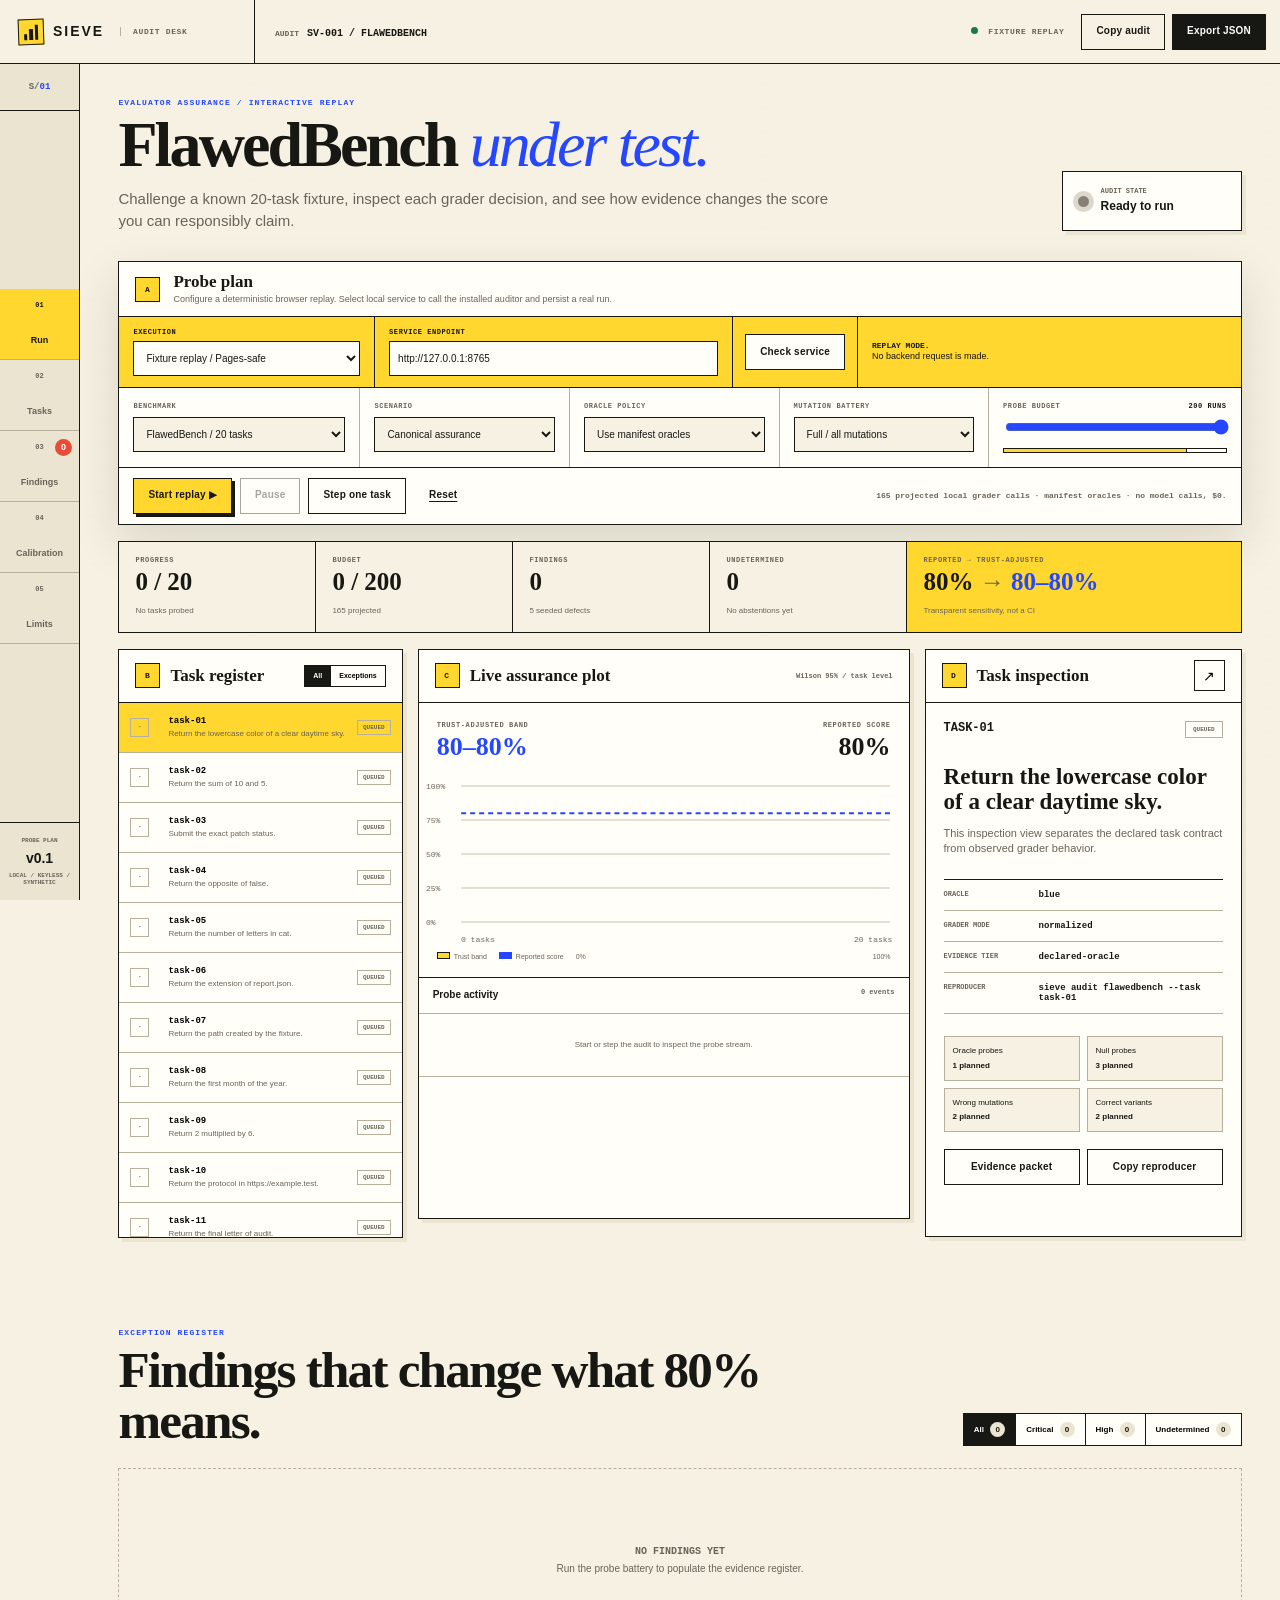
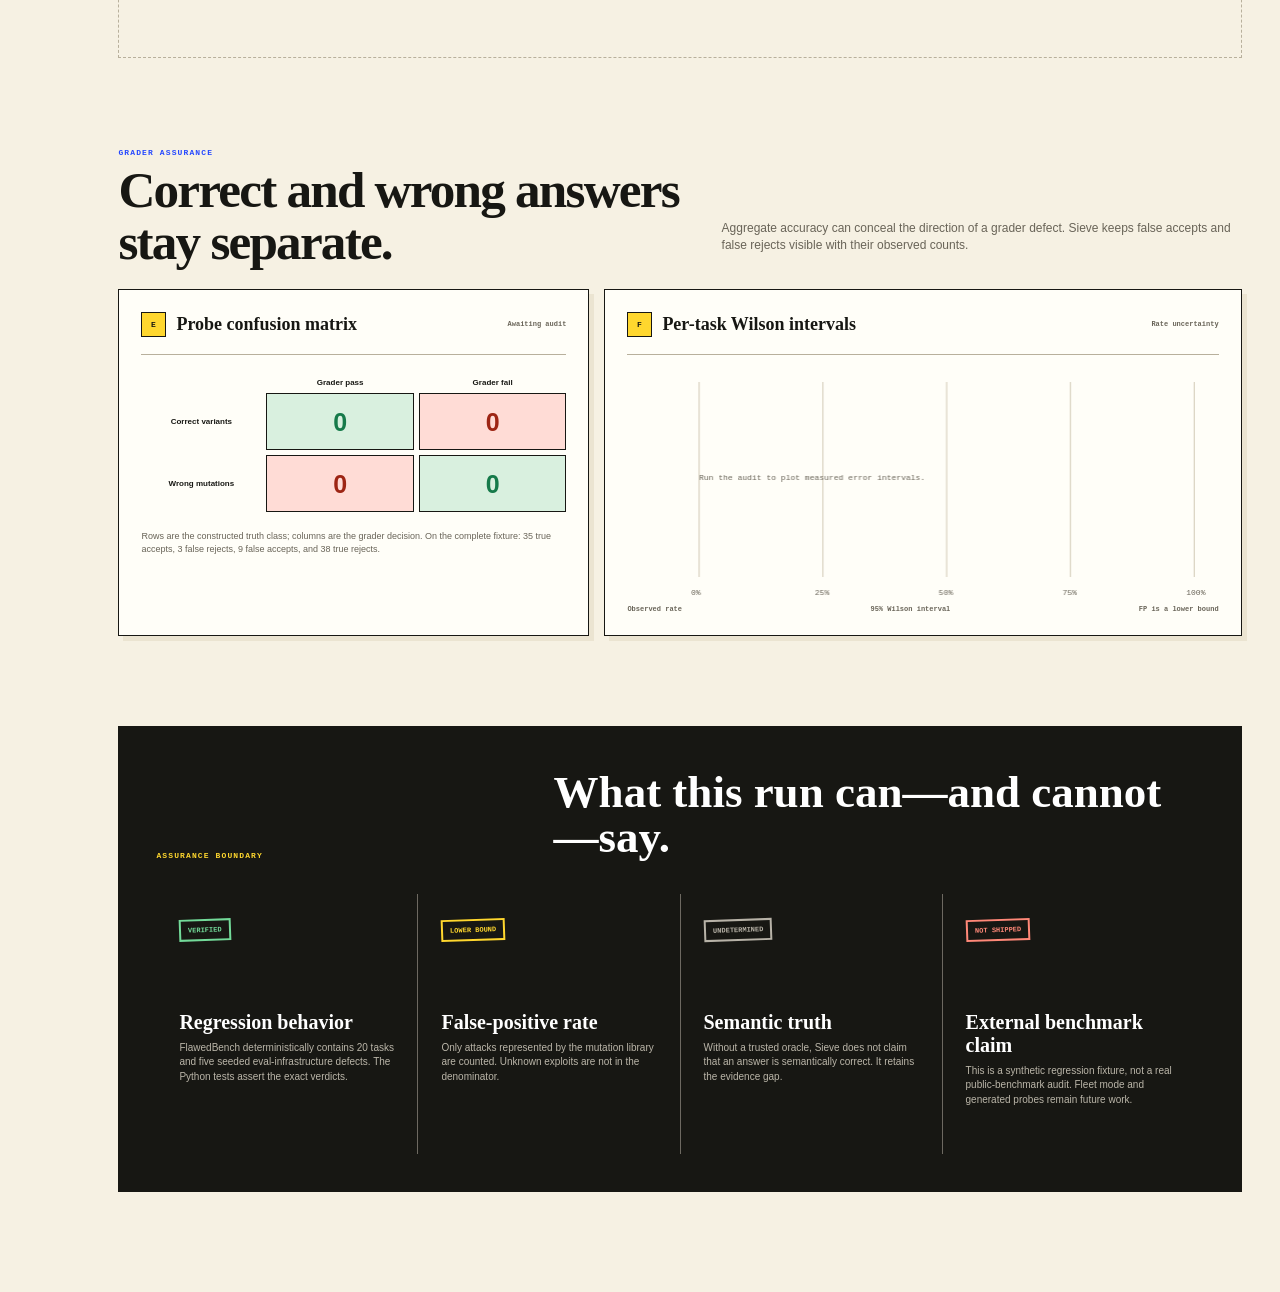
==== commit fd105a99: "Build persistent audit service and live demo mode" ====
--- a/docs/demo/index.html
+++ b/docs/demo/index.html
@@ -21,7 +21,7 @@
       <span>Audit</span><strong id="run-identity">SV-001 / FLAWEDBENCH</strong>
     </div>
     <div class="header-actions">
-      <span class="fixture-label"><i></i> Deterministic fixture</span>
+      <span class="fixture-label" id="execution-badge"><i></i> Fixture replay</span>
       <button class="button ghost" id="copy-audit" type="button">Copy audit</button>
       <button class="button ink" id="export-audit" type="button">Export JSON</button>
     </div>
@@ -60,7 +60,22 @@
       <section class="control-board" aria-labelledby="control-title">
         <div class="control-heading">
           <span class="panel-no">A</span>
-          <div><h2 id="control-title">Probe plan</h2><p>Configure a deterministic browser replay. The Python CLI remains authoritative.</p></div>
+          <div><h2 id="control-title">Probe plan</h2><p id="execution-help">Configure a deterministic browser replay. Select local service to call the installed auditor and persist a real run.</p></div>
+        </div>
+        <div class="execution-bar">
+          <label>
+            <span>Execution</span>
+            <select id="execution-mode">
+              <option value="fixture">Fixture replay / Pages-safe</option>
+              <option value="live">Local service / actual auditor</option>
+            </select>
+          </label>
+          <label class="endpoint-control">
+            <span>Service endpoint</span>
+            <input id="service-endpoint" type="url" value="http://127.0.0.1:8765" spellcheck="false" aria-describedby="execution-status">
+          </label>
+          <button class="button ghost" id="connect-service" type="button">Check service</button>
+          <p id="execution-status" role="status" aria-live="polite"><strong>Replay mode.</strong> No backend request is made.</p>
         </div>
         <div class="controls">
           <label>
--- a/docs/demo/app.css
+++ b/docs/demo/app.css
@@ -94,6 +94,15 @@
 .control-heading .panel-no, .panel-head .panel-no { width: 25px; height: 25px; display: grid; place-items: center; flex: 0 0 auto; border: 1px solid var(--ink); background: var(--yellow); color: var(--ink); }
 .control-heading h2, .panel-head h2 { margin: 0; font: 700 17px "Iowan Old Style", Georgia, serif; }
 .control-heading p { margin: 1px 0 0; color: var(--muted); font-size: 9px; }
+.execution-bar { display: grid; grid-template-columns: 1fr 1.4fr auto 1.5fr; gap: 0; align-items: end; border-bottom: 1px solid var(--ink); background: var(--yellow); }
+.execution-bar label { min-width: 0; padding: 11px 14px; border-right: 1px solid var(--ink); }
+.execution-bar label > span { display: block; margin-bottom: 5px; font: 800 7px ui-monospace, monospace; text-transform: uppercase; letter-spacing: .08em; }
+.execution-bar select, .execution-bar input { width: 100%; height: 35px; padding: 0 8px; border: 1px solid var(--ink); border-radius: 0; background: var(--white); color: var(--ink); font-size: 10px; }
+.execution-bar .button { align-self: center; margin: 0 12px; background: var(--white); }
+.execution-bar p { align-self: stretch; display: grid; align-content: center; margin: 0; padding: 10px 14px; border-left: 1px solid var(--ink); font-size: 9px; }
+.execution-bar p strong { display: block; font: 900 8px ui-monospace, monospace; text-transform: uppercase; }
+.fixture-label.live i { background: var(--blue); }
+.fixture-label.error i { background: var(--coral); }
 .controls { display: grid; grid-template-columns: 1.15fr 1fr 1fr 1fr 1.2fr; gap: 0; border-bottom: 1px solid var(--ink); }
 .controls label { min-width: 0; padding: 14px; border-right: 1px solid var(--line); }
 .controls label:last-child { border: 0; }
@@ -247,6 +256,8 @@
 .toast.show { transform: translateY(0); opacity: 1; }
 
 @media (max-width: 1240px) {
+  .execution-bar { grid-template-columns: 1fr 1fr auto; }
+  .execution-bar p { grid-column: 1/-1; border-top: 1px solid var(--ink); border-left: 0; }
   .controls { grid-template-columns: repeat(3,1fr); }
   .controls label { border-bottom: 1px solid var(--line); }
   .live-grid { grid-template-columns: 1fr 1.45fr; }
@@ -263,6 +274,9 @@
   .workspace-head { align-items: flex-start; flex-direction: column; }
   .audit-status { width: 100%; }
   .controls { grid-template-columns: 1fr 1fr; }
+  .execution-bar { grid-template-columns: 1fr 1fr; }
+  .execution-bar .button { margin: 10px 12px; }
+  .execution-bar p { grid-column: auto; border-top: 0; border-left: 1px solid var(--ink); }
   .run-controls { align-items: stretch; flex-wrap: wrap; }
   .run-controls p { width: 100%; margin: 7px 0 0; }
   .metric-ribbon { grid-template-columns: repeat(2,1fr); }
@@ -276,7 +290,10 @@
   .app-brand { border: 0; padding: 0 10px; }
   .app-brand small, #copy-audit { display: none; }
   .header-actions { padding-right: 8px; }
-  .controls, .metric-ribbon, .finding-register, .assumption-grid { grid-template-columns: 1fr; }
+  .controls, .execution-bar, .metric-ribbon, .finding-register, .assumption-grid { grid-template-columns: 1fr; }
+  .execution-bar label { border-right: 0; border-bottom: 1px solid var(--ink); }
+  .execution-bar .button { margin: 10px 12px; }
+  .execution-bar p { grid-column: auto; border-top: 1px solid var(--ink); border-left: 0; }
   .controls label { border-right: 0; }
   .metric-ribbon .score-metric { grid-column: auto; }
   .run-controls .button { flex: 1; }
